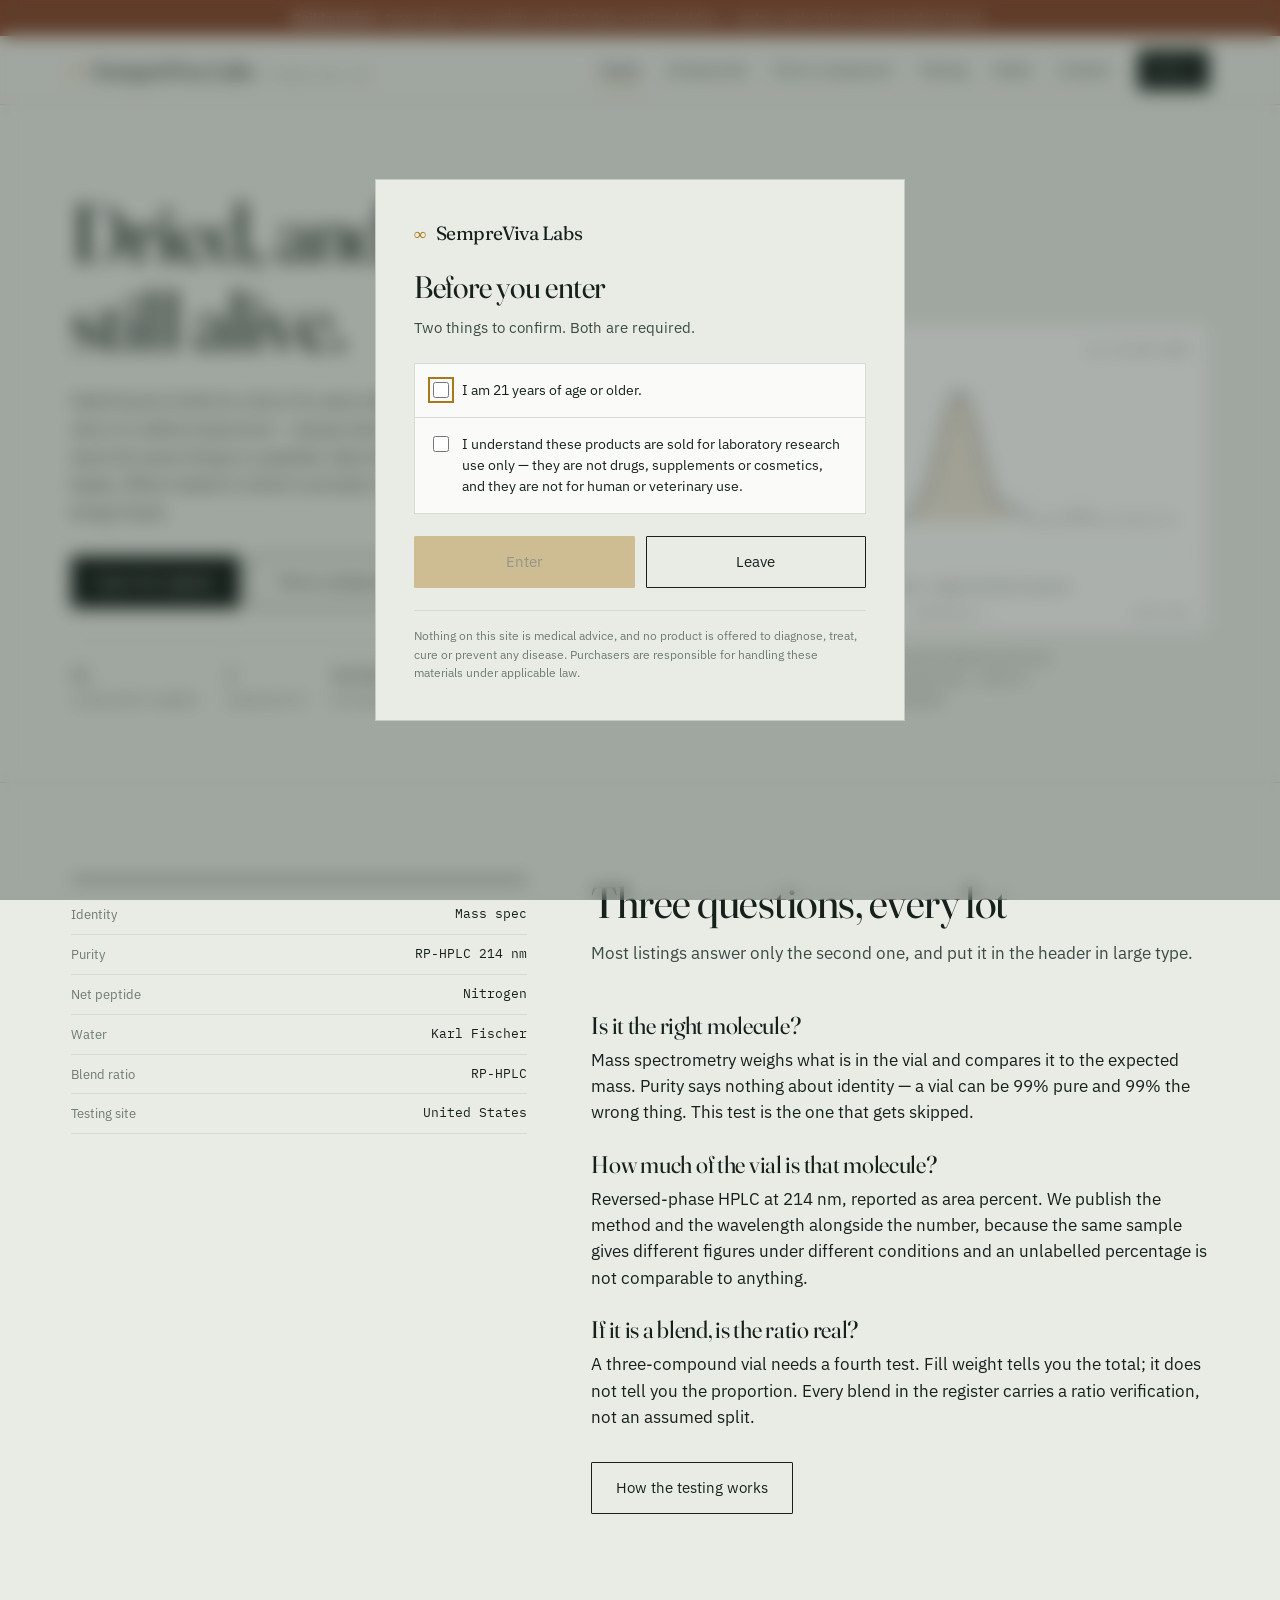
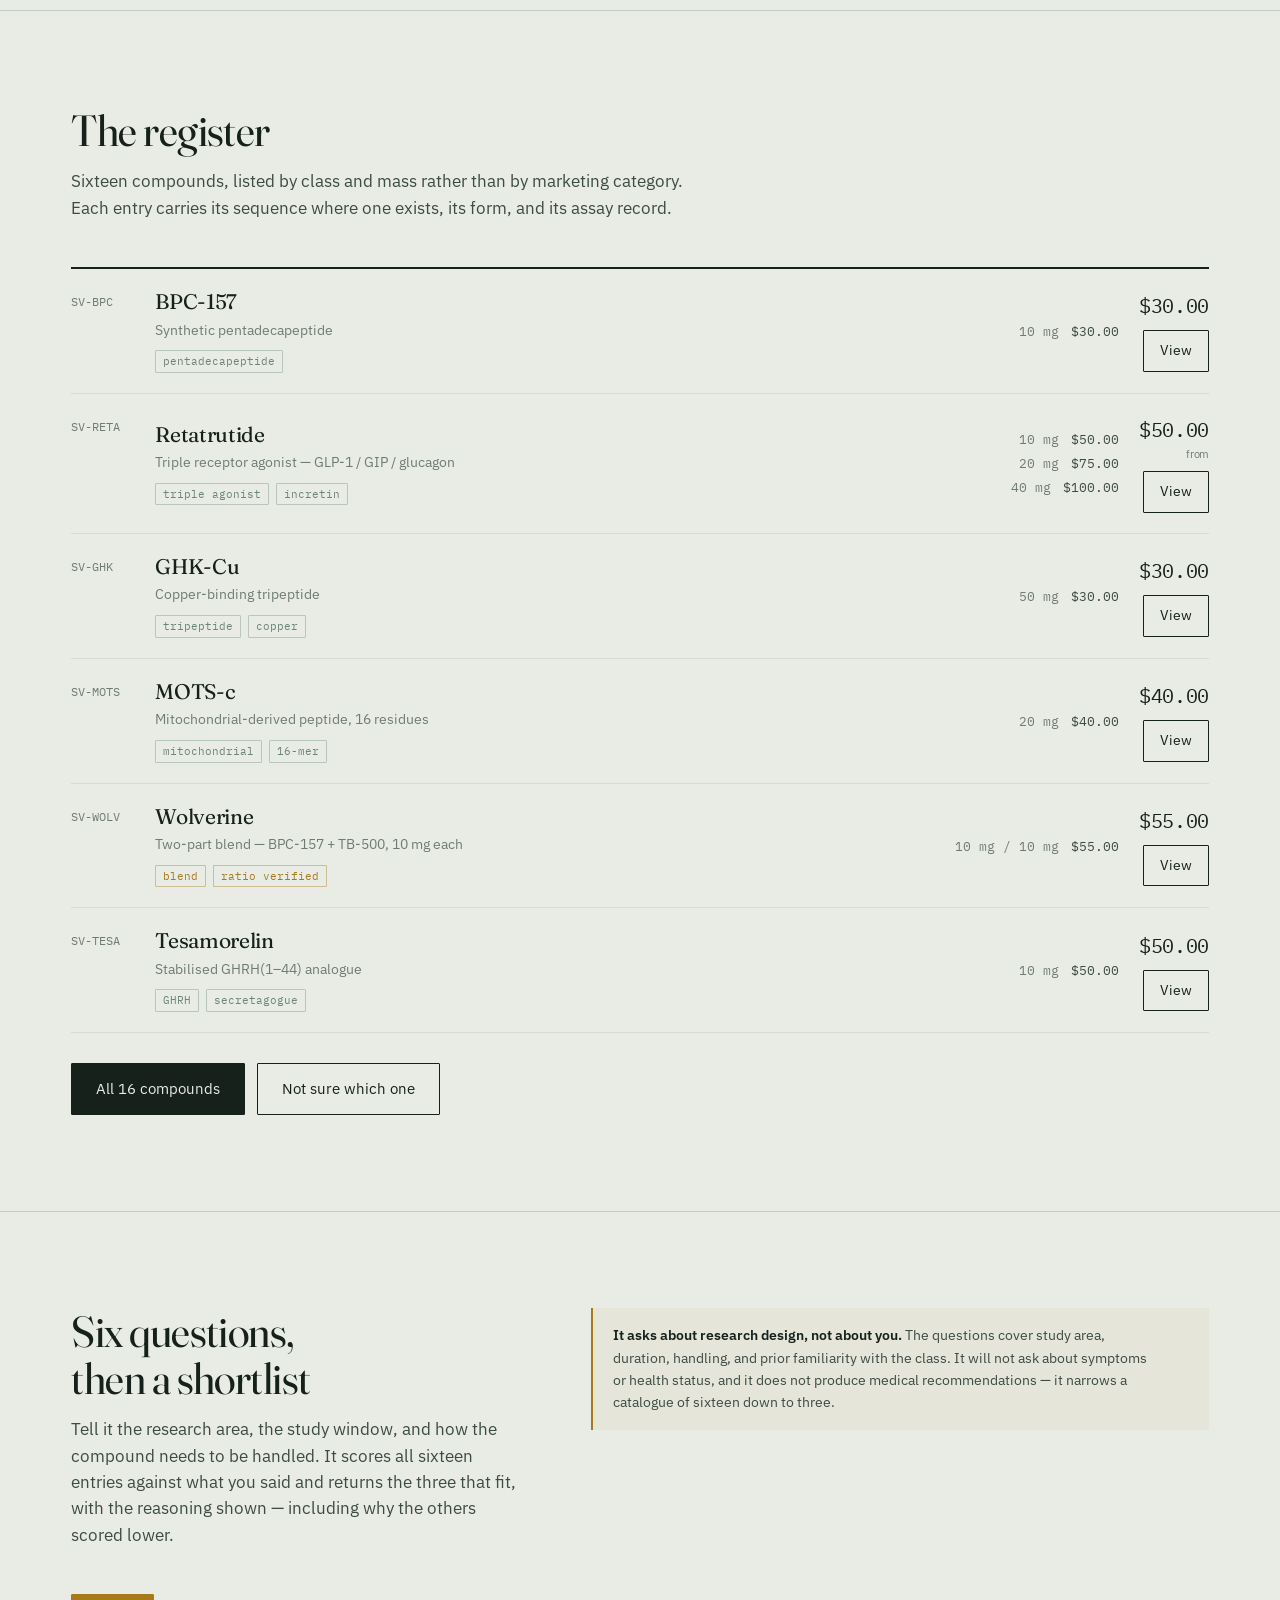
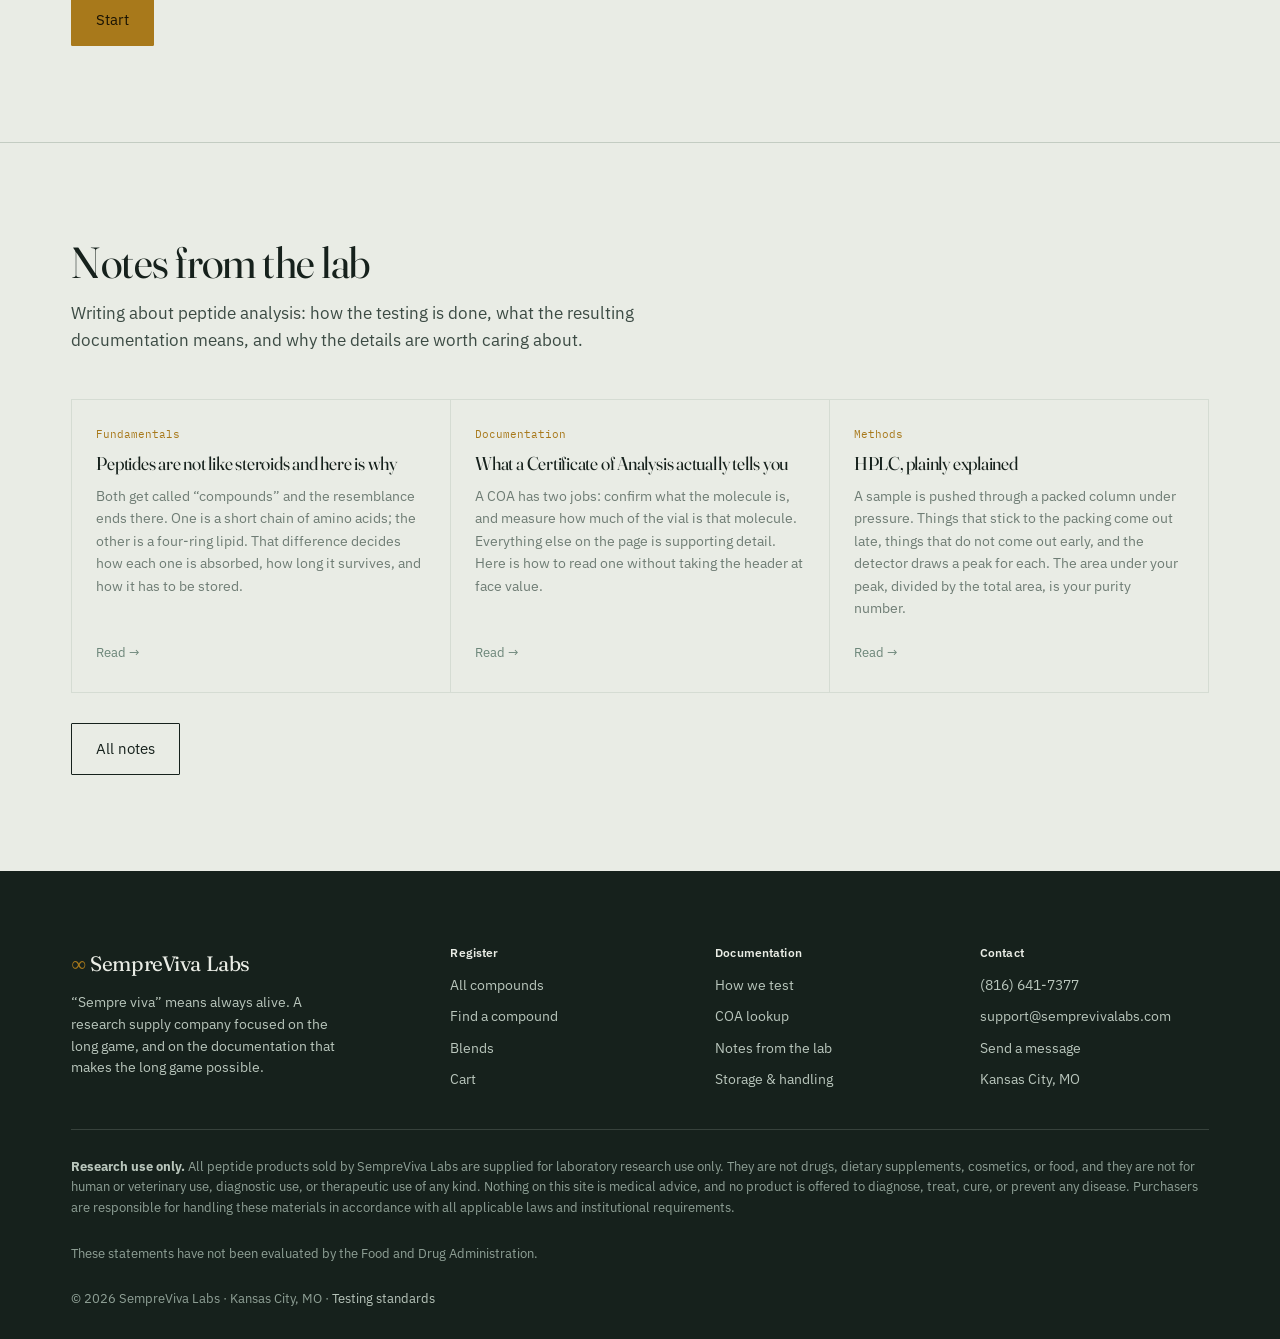
==== index.html @ 0ab2c94f "SempreViva Labs site — compound register, testing docs, compound matcher Static multi-page site. Ent" ====
<!doctype html>
<html lang="en">
<head>
<meta charset="utf-8">
<meta name="viewport" content="width=device-width,initial-scale=1">
<meta name="robots" content="noindex,nofollow">
<title>SempreViva Labs — research peptides, tested and documented</title>
<meta name="description" content="Research peptides and supplements from Kansas City, MO. Every lot tested for identity, purity, and blend ratio in the United States.">
<link rel="icon" href="data:image/svg+xml,%3Csvg xmlns='http://www.w3.org/2000/svg' viewBox='0 0 32 32'%3E%3Crect width='32' height='32' fill='%2316211C'/%3E%3Ctext x='16' y='23' font-size='20' text-anchor='middle' fill='%23A8791B' font-family='Georgia,serif'%3E%E2%88%9E%3C/text%3E%3C/svg%3E">
<link rel="stylesheet" href="css/site.css">
</head>
<body data-page="./">
<div id="siteHeader"></div>

<main>

  <section class="hero">
    <div class="shell">
      <div class="hero-grid">
        <div>
          <h1>Dried, and still alive.</h1>
          <p class="hero-lede">Helichrysum holds its colour for years after it is cut. That is why it is called <em>sempreviva</em> — always alive. Lyophilisation does the same thing to a peptide: take the water out, and it keeps. What matters is what is actually in the vial when you bring it back.</p>
          <div class="hero-acts">
            <a class="btn" href="shop.html">Open the register</a>
            <a class="btn btn-ghost" href="matcher.html">Find a compound</a>
          </div>
          <div class="hero-meta">
            <div><span class="v num">16</span><span>compounds in register</span></div>
            <div><span class="v num">3</span><span>assays per lot</span></div>
            <div><span class="v">United States</span><span>all testing</span></div>
          </div>
        </div>

        <div>
          <div class="chroma" id="heroChroma"></div>
          <p style="font-size:13px;color:var(--ink-mute);margin-top:14px;max-width:44ch;">
            A purity figure is the area under one peak divided by the area under all of them. It is a ratio, not a guarantee — which is why it is never the only number we publish.
          </p>
        </div>
      </div>
      <div style="height:clamp(40px,6vw,72px)"></div>
    </div>
  </section>

  <!-- ── testing ───────────────────────────────────────── -->
  <section class="sec">
    <div class="shell dual">
      <div>
        <div class="rail">
          <dl>
            <dt>Identity</dt><dd>Mass spec</dd>
            <dt>Purity</dt><dd>RP-HPLC 214 nm</dd>
            <dt>Net peptide</dt><dd>Nitrogen</dd>
            <dt>Water</dt><dd>Karl Fischer</dd>
            <dt>Blend ratio</dt><dd>RP-HPLC</dd>
            <dt>Testing site</dt><dd>United States</dd>
          </dl>
        </div>
      </div>
      <div>
        <div class="sec-head">
          <h2>Three questions, every lot</h2>
          <p>Most listings answer only the second one, and put it in the header in large type.</p>
        </div>
        <div class="stack" style="--sp:26px">
          <div>
            <h3 style="margin-bottom:8px">Is it the right molecule?</h3>
            <p>Mass spectrometry weighs what is in the vial and compares it to the expected mass. Purity says nothing about identity — a vial can be 99% pure and 99% the wrong thing. This test is the one that gets skipped.</p>
          </div>
          <div>
            <h3 style="margin-bottom:8px">How much of the vial is that molecule?</h3>
            <p>Reversed-phase HPLC at 214 nm, reported as area percent. We publish the method and the wavelength alongside the number, because the same sample gives different figures under different conditions and an unlabelled percentage is not comparable to anything.</p>
          </div>
          <div>
            <h3 style="margin-bottom:8px">If it is a blend, is the ratio real?</h3>
            <p>A three-compound vial needs a fourth test. Fill weight tells you the total; it does not tell you the proportion. Every blend in the register carries a ratio verification, not an assumed split.</p>
          </div>
        </div>
        <div style="margin-top:32px">
          <a class="btn btn-ghost" href="testing.html">How the testing works</a>
        </div>
      </div>
    </div>
  </section>

  <!-- ── register preview ──────────────────────────────── -->
  <section class="sec">
    <div class="shell">
      <div class="sec-head">
        <h2>The register</h2>
        <p>Sixteen compounds, listed by class and mass rather than by marketing category. Each entry carries its sequence where one exists, its form, and its assay record.</p>
      </div>
      <div class="register" id="featured"></div>
      <div style="margin-top:30px;display:flex;gap:12px;flex-wrap:wrap">
        <a class="btn" href="shop.html">All 16 compounds</a>
        <a class="btn btn-ghost" href="matcher.html">Not sure which one</a>
      </div>
    </div>
  </section>

  <!-- ── matcher ───────────────────────────────────────── -->
  <section class="sec">
    <div class="shell dual">
      <div>
        <div class="sec-head">
          <h2>Six questions, then a shortlist</h2>
          <p>Tell it the research area, the study window, and how the compound needs to be handled. It scores all sixteen entries against what you said and returns the three that fit, with the reasoning shown — including why the others scored lower.</p>
        </div>
        <a class="btn btn-gold" href="matcher.html">Start</a>
      </div>
      <div>
        <div class="notice">
          <p style="margin:0"><strong>It asks about research design, not about you.</strong> The questions cover study area, duration, handling, and prior familiarity with the class. It will not ask about symptoms or health status, and it does not produce medical recommendations — it narrows a catalogue of sixteen down to three.</p>
        </div>
      </div>
    </div>
  </section>

  <!-- ── notes ─────────────────────────────────────────── -->
  <section class="sec" style="border-bottom:0">
    <div class="shell">
      <div class="sec-head">
        <h2>Notes from the lab</h2>
        <p>Writing about peptide analysis: how the testing is done, what the resulting documentation means, and why the details are worth caring about.</p>
      </div>
      <div class="notes" id="noteGrid"></div>
      <div style="margin-top:30px"><a class="btn btn-ghost" href="notes.html">All notes</a></div>
    </div>
  </section>

</main>

<div id="siteFooter"></div>

<script src="js/catalog.js"></script>
<script src="js/site.js"></script>
<script>
document.addEventListener('DOMContentLoaded', ()=>{
  drawChromatogram(document.getElementById('heroChroma'), {purity:99.2, lot:'lot SV-BPC-0000'});

  const feat = ['BPC','RETA','GHK','MOTS','WOLV','TESA'].map(bySku);
  document.getElementById('featured').innerHTML = feat.map(specRow).join('');

  document.getElementById('noteGrid').innerHTML = NOTES.slice(0,3).map(n=>`
    <a class="note" href="notes.html#${slug(n.title)}">
      <span class="cat">${n.cat}</span>
      <h3>${n.title}</h3>
      <p>${n.dek}</p>
      <span class="more">Read &rarr;</span>
    </a>`).join('');
});
</script>
</body>
</html>
---- css/site.css ----
/* ============================================================
   SempreViva Labs
   Concept: the everlasting flower. Preserved, then reconstituted.
   ============================================================ */

@import url('https://fonts.googleapis.com/css2?family=Fraunces:opsz,wght@9..144,300;9..144,400;9..144,500;9..144,600&family=IBM+Plex+Mono:wght@400;500&family=IBM+Plex+Sans:wght@300;400;500;600&display=swap');

:root{
  --paper:#E9ECE5;
  --paper-deep:#DDE2D9;
  --glass:#FAFBF8;
  --ink:#16211C;
  --ink-soft:#3C4B44;
  --ink-mute:#6E7C74;
  --gold:#A8791B;
  --gold-lift:#C79A34;
  --sage:#6B8578;
  --sage-pale:#B9C6BC;
  --rust:#8C4A2F;
  --rule:#C3CCC2;
  --rule-fine:#D5DCD3;

  --display:'Fraunces',Georgia,serif;
  --sans:'IBM Plex Sans',system-ui,-apple-system,sans-serif;
  --mono:'IBM Plex Mono',ui-monospace,monospace;

  --measure:68ch;
  --gut:clamp(20px,4vw,56px);
  --shell:1240px;
  --ease:cubic-bezier(.2,.7,.3,1);
}

*,*::before,*::after{box-sizing:border-box;}
html{-webkit-text-size-adjust:100%;scroll-behavior:smooth;}
@media (prefers-reduced-motion:reduce){
  html{scroll-behavior:auto;}
  *,*::before,*::after{animation-duration:.001ms!important;animation-iteration-count:1!important;transition-duration:.001ms!important;}
}
body{
  margin:0;background:var(--paper);color:var(--ink);
  font-family:var(--sans);font-size:16.5px;line-height:1.6;font-weight:400;
  -webkit-font-smoothing:antialiased;
}
img{max-width:100%;display:block;}
a{color:inherit;}
button{font:inherit;color:inherit;}
:focus-visible{outline:2px solid var(--gold);outline-offset:3px;border-radius:2px;}

h1,h2,h3,h4{
  font-family:var(--display);font-weight:400;
  font-variation-settings:'SOFT' 0,'WONK' 0,'opsz' 88;
  line-height:1.08;letter-spacing:-.012em;margin:0;
  text-wrap:balance;
}
h1{font-size:clamp(2.7rem,6.4vw,5.1rem);}
h2{font-size:clamp(1.85rem,3.4vw,2.85rem);}
h3{font-size:clamp(1.2rem,1.9vw,1.5rem);}
p{margin:0 0 1.05em;max-width:var(--measure);}
p:last-child{margin-bottom:0;}

.shell{max-width:var(--shell);margin:0 auto;padding:0 var(--gut);}
.narrow{max-width:840px;}
.stack>*+*{margin-top:var(--sp,20px);}
.hide{display:none!important;}

/* ---------- numeric / assay type ---------- */
.num{font-family:var(--mono);font-variant-numeric:tabular-nums;letter-spacing:-.02em;}

/* ---------- build banner ---------- */
.buildbar{
  background:var(--rust);color:#F6EFE9;font-size:12.5px;line-height:1.45;
  padding:9px var(--gut);display:flex;gap:14px;align-items:baseline;justify-content:center;
  flex-wrap:wrap;text-align:center;
}
.buildbar b{font-weight:600;}

/* ---------- header ---------- */
.masthead{
  position:sticky;top:0;z-index:60;background:rgba(233,236,229,.93);
  backdrop-filter:saturate(1.2) blur(9px);border-bottom:1px solid var(--rule);
}
.masthead-in{display:flex;align-items:center;gap:28px;height:68px;}
.wordmark{display:flex;align-items:baseline;gap:9px;text-decoration:none;margin-right:auto;}
.wordmark .mark{
  font-family:var(--display);font-size:1.34rem;letter-spacing:-.022em;
  font-variation-settings:'WONK' 1,'opsz' 40;
}
.wordmark .inf{font-family:var(--display);color:var(--gold);font-size:1.15rem;line-height:1;}
.wordmark .sub{
  font-family:var(--mono);font-size:10px;color:var(--ink-mute);
  border-left:1px solid var(--rule);padding-left:9px;letter-spacing:.02em;
}
.nav{display:flex;gap:26px;align-items:center;}
.nav a{
  text-decoration:none;font-size:14.5px;color:var(--ink-soft);
  padding:4px 0;border-bottom:1px solid transparent;transition:color .18s,border-color .18s;
}
.nav a:hover{color:var(--ink);border-bottom-color:var(--gold);}
.nav a[aria-current]{color:var(--ink);border-bottom-color:var(--gold);}
.cartbtn{
  display:inline-flex;align-items:center;gap:8px;background:var(--ink);color:var(--paper);
  border:0;padding:9px 15px;border-radius:1px;cursor:pointer;font-size:13.5px;
  text-decoration:none;transition:background .18s;
}
.cartbtn:hover{background:#0C1512;}
.cartbtn .n{font-family:var(--mono);font-size:12px;}
.navtoggle{display:none;background:none;border:1px solid var(--rule);padding:8px 11px;cursor:pointer;border-radius:1px;}

/* ---------- buttons ---------- */
.btn{
  display:inline-flex;align-items:center;justify-content:center;gap:9px;
  padding:13px 24px;border-radius:1px;border:1px solid var(--ink);
  background:var(--ink);color:var(--paper);text-decoration:none;cursor:pointer;
  font-size:15px;transition:background .18s,color .18s,border-color .18s;
}
.btn:hover{background:#0C1512;border-color:#0C1512;}
.btn-ghost{background:transparent;color:var(--ink);}
.btn-ghost:hover{background:var(--ink);color:var(--paper);}
.btn-gold{background:var(--gold);border-color:var(--gold);color:#1B1404;}
.btn-gold:hover{background:var(--gold-lift);border-color:var(--gold-lift);}
.btn[disabled]{opacity:.4;cursor:not-allowed;}
.btn-sm{padding:9px 16px;font-size:13.5px;}

/* ---------- hero ---------- */
section.hero{border-bottom:1px solid var(--rule);padding:clamp(48px,7vw,84px) 0 0;}
.hero-grid{display:grid;grid-template-columns:1.05fr .95fr;gap:clamp(28px,5vw,64px);align-items:end;}
.hero h1{margin-bottom:22px;}
.hero h1 em{font-style:italic;font-variation-settings:'WONK' 1,'opsz' 120;}
.hero-lede{font-size:clamp(1.02rem,1.35vw,1.16rem);color:var(--ink-soft);max-width:46ch;}
.hero-acts{display:flex;gap:12px;flex-wrap:wrap;margin-top:30px;}
.hero-meta{
  display:flex;gap:26px;flex-wrap:wrap;margin-top:34px;padding-top:20px;
  border-top:1px solid var(--rule);font-size:13px;color:var(--ink-mute);
}
.hero-meta div{display:flex;flex-direction:column;gap:3px;}
.hero-meta .v{font-family:var(--mono);font-size:15px;color:var(--ink);}

/* chromatogram */
.chroma{position:relative;background:var(--glass);border:1px solid var(--rule);padding:18px 18px 12px;}
.chroma-head{display:flex;justify-content:space-between;align-items:baseline;gap:14px;margin-bottom:6px;}
.chroma-head .t{font-family:var(--mono);font-size:11px;color:var(--ink-mute);}
.chroma svg{width:100%;height:auto;display:block;}
.chroma .trace{fill:none;stroke:var(--ink);stroke-width:1.6;stroke-linejoin:round;}
.chroma .axis{stroke:var(--rule);stroke-width:1;}
.chroma .grid{stroke:var(--rule-fine);stroke-width:1;}
.chroma .peakfill{fill:rgba(168,121,27,.16);}
.chroma .callout{stroke:var(--gold);stroke-width:1;stroke-dasharray:3 3;}
.chroma-read{
  display:flex;align-items:baseline;gap:10px;margin-top:10px;padding-top:10px;
  border-top:1px solid var(--rule-fine);
}
.chroma-read .big{font-family:var(--mono);font-size:2rem;letter-spacing:-.03em;line-height:1;}
.chroma-read .lbl{font-size:12.5px;color:var(--ink-mute);}
.chroma-foot{display:flex;justify-content:space-between;font-family:var(--mono);font-size:10.5px;color:var(--ink-mute);margin-top:8px;}

/* ---------- sections ---------- */
.sec{padding:clamp(56px,7.5vw,104px) 0;border-bottom:1px solid var(--rule);}
.sec-tight{padding:clamp(40px,5vw,64px) 0;}
.sec-head{max-width:62ch;margin-bottom:clamp(28px,4vw,46px);}
.sec-head p{color:var(--ink-soft);margin-top:14px;}
.dual{display:grid;grid-template-columns:.85fr 1.15fr;gap:clamp(28px,5vw,72px);align-items:start;}

/* rail: mimics a certificate of analysis sidebar */
.rail{border-top:2px solid var(--ink);padding-top:14px;}
.rail dl{margin:0;display:grid;grid-template-columns:auto 1fr;gap:0;}
.rail dt{
  font-size:12.5px;color:var(--ink-mute);padding:9px 16px 9px 0;
  border-bottom:1px solid var(--rule-fine);white-space:nowrap;
}
.rail dd{
  margin:0;font-family:var(--mono);font-size:13px;text-align:right;
  padding:9px 0;border-bottom:1px solid var(--rule-fine);
}

/* ---------- specimen register (product list) ---------- */
.register{border-top:2px solid var(--ink);}
.spec{
  display:grid;grid-template-columns:64px 1fr auto auto;gap:0 20px;align-items:center;
  padding:20px 0;border-bottom:1px solid var(--rule-fine);position:relative;
  transition:background .16s;
}
.spec:hover{background:rgba(250,251,248,.7);}
.spec-idx{font-family:var(--mono);font-size:11.5px;color:var(--ink-mute);align-self:start;padding-top:4px;}
.spec-body{min-width:0;}
.spec-name{
  font-family:var(--display);font-size:1.32rem;line-height:1.15;letter-spacing:-.015em;
  text-decoration:none;display:inline-block;
  background-image:linear-gradient(var(--gold),var(--gold));
  background-size:0 1px;background-repeat:no-repeat;background-position:0 1.08em;
  transition:background-size .28s var(--ease);
}
.spec:hover .spec-name{background-size:100% 1px;}
.spec-class{font-size:13.5px;color:var(--ink-mute);margin-top:3px;max-width:56ch;}
.spec-tags{display:flex;gap:7px;flex-wrap:wrap;margin-top:9px;}
.tag{
  font-family:var(--mono);font-size:10.5px;color:var(--sage);
  border:1px solid var(--sage-pale);padding:2px 7px;border-radius:1px;
}
.tag-blend{color:var(--gold);border-color:rgba(168,121,27,.4);}
.spec-sizes{display:flex;flex-direction:column;gap:4px;align-items:flex-end;font-family:var(--mono);font-size:12.5px;color:var(--ink-soft);}
.spec-sizes .row{display:flex;gap:12px;}
.spec-sizes .mg{color:var(--ink-mute);}
.spec-buy{display:flex;flex-direction:column;gap:8px;align-items:flex-end;}
.spec-price{font-family:var(--mono);font-size:1.25rem;letter-spacing:-.02em;}
.spec-price .from{font-family:var(--sans);font-size:11px;color:var(--ink-mute);display:block;text-align:right;}

/* filters */
.filters{display:flex;gap:8px;flex-wrap:wrap;align-items:center;margin-bottom:26px;}
.chip{
  background:transparent;border:1px solid var(--rule);padding:7px 14px;border-radius:1px;
  cursor:pointer;font-size:13.5px;color:var(--ink-soft);transition:all .16s;
}
.chip:hover{border-color:var(--ink-mute);color:var(--ink);}
.chip[aria-pressed="true"]{background:var(--ink);border-color:var(--ink);color:var(--paper);}
.filter-count{margin-left:auto;font-family:var(--mono);font-size:12px;color:var(--ink-mute);}

/* ---------- cards where genuinely card-shaped ---------- */
.notes{display:grid;grid-template-columns:repeat(auto-fit,minmax(258px,1fr));gap:1px;background:var(--rule-fine);border:1px solid var(--rule-fine);}
.note{background:var(--paper);padding:26px 24px 28px;display:flex;flex-direction:column;gap:10px;text-decoration:none;transition:background .18s;}
.note:hover{background:var(--glass);}
.note .cat{font-family:var(--mono);font-size:10.5px;color:var(--gold);}
.note h3{font-size:1.16rem;line-height:1.2;}
.note p{font-size:14px;color:var(--ink-mute);margin:0;}
.note .more{margin-top:auto;padding-top:14px;font-size:13px;color:var(--sage);}

/* ---------- product detail ---------- */
.pd{display:grid;grid-template-columns:1fr 380px;gap:clamp(28px,4.5vw,64px);align-items:start;padding:clamp(36px,5vw,64px) 0;}
.pd-head{border-bottom:1px solid var(--rule);padding-bottom:22px;margin-bottom:26px;}
.pd-head h1{font-size:clamp(2.1rem,4.4vw,3.4rem);}
.pd-class{font-size:1.02rem;color:var(--ink-soft);margin-top:12px;}
.vial{
  background:var(--glass);border:1px solid var(--rule);padding:26px;position:sticky;top:92px;
}
.vial-price{font-family:var(--mono);font-size:2.1rem;letter-spacing:-.03em;line-height:1;}
.sizes{display:flex;flex-direction:column;gap:1px;background:var(--rule-fine);border:1px solid var(--rule-fine);margin:18px 0;}
.size{
  display:flex;justify-content:space-between;align-items:center;gap:14px;background:var(--glass);
  padding:13px 15px;cursor:pointer;border:0;width:100%;text-align:left;transition:background .15s;
}
.size:hover{background:var(--paper);}
.size[aria-pressed="true"]{background:var(--ink);color:var(--paper);}
.size .mg{font-family:var(--mono);font-size:14px;}
.size .pr{font-family:var(--mono);font-size:14px;}
.qty{display:flex;align-items:center;gap:0;border:1px solid var(--rule);width:fit-content;margin-bottom:14px;}
.qty button{background:none;border:0;padding:9px 14px;cursor:pointer;font-size:16px;line-height:1;}
.qty button:hover{background:var(--paper-deep);}
.qty input{
  width:46px;border:0;border-left:1px solid var(--rule);border-right:1px solid var(--rule);
  text-align:center;padding:9px 0;font-family:var(--mono);font-size:14px;background:transparent;
}

/* tabs */
.tabs{display:flex;gap:0;border-bottom:1px solid var(--rule);margin-bottom:24px;flex-wrap:wrap;}
.tab{
  background:none;border:0;border-bottom:2px solid transparent;margin-bottom:-1px;
  padding:11px 17px 11px 0;margin-right:22px;cursor:pointer;font-size:14.5px;color:var(--ink-mute);
  transition:color .16s,border-color .16s;
}
.tab:hover{color:var(--ink);}
.tab[aria-selected="true"]{color:var(--ink);border-bottom-color:var(--gold);}
.panel[hidden]{display:none;}

/* assay table */
.assay{width:100%;border-collapse:collapse;font-size:14px;}
.assay caption{text-align:left;font-size:12.5px;color:var(--ink-mute);padding-bottom:10px;}
.assay th{
  text-align:left;font-weight:500;font-size:12.5px;color:var(--ink-mute);
  padding:8px 14px 8px 0;border-bottom:2px solid var(--ink);
}
.assay td{padding:11px 14px 11px 0;border-bottom:1px solid var(--rule-fine);font-family:var(--mono);font-size:13.5px;}
.assay td:first-child{font-family:var(--sans);font-size:14px;}
.assay .pass{color:var(--sage);}

/* reconstitution calculator */
.calc{background:var(--glass);border:1px solid var(--rule);padding:24px;}
.calc-row{display:grid;grid-template-columns:1fr 120px;gap:14px;align-items:center;margin-bottom:14px;}
.calc label{font-size:14px;color:var(--ink-soft);}
.calc input,.calc select{
  font-family:var(--mono);font-size:14px;padding:9px 11px;border:1px solid var(--rule);
  background:var(--paper);border-radius:1px;width:100%;
}
.calc-out{border-top:2px solid var(--ink);margin-top:20px;padding-top:16px;display:grid;gap:12px;}
.calc-out .line{display:flex;justify-content:space-between;align-items:baseline;gap:16px;}
.calc-out .k{font-size:13.5px;color:var(--ink-mute);}
.calc-out .v{font-family:var(--mono);font-size:1.06rem;}
.calc-out .v-lead{font-size:1.6rem;letter-spacing:-.02em;}

/* ---------- matcher ---------- */
.matcher{max-width:760px;margin:0 auto;padding:clamp(36px,5vw,60px) 0 clamp(60px,8vw,100px);}
.mprog{display:flex;gap:5px;margin-bottom:34px;}
.mprog span{height:2px;flex:1;background:var(--rule);transition:background .34s var(--ease);}
.mprog span.on{background:var(--gold);}
.mstep{animation:mIn .4s var(--ease) both;}
@keyframes mIn{from{opacity:0;transform:translateY(9px);}to{opacity:1;transform:none;}}
.mq{font-family:var(--display);font-size:clamp(1.6rem,3.1vw,2.3rem);line-height:1.12;letter-spacing:-.015em;margin-bottom:10px;}
.mhint{color:var(--ink-mute);font-size:14.5px;margin-bottom:26px;}
.mopts{display:grid;gap:1px;background:var(--rule-fine);border:1px solid var(--rule-fine);margin-bottom:26px;}
.mopt{
  background:var(--paper);border:0;padding:18px 20px;text-align:left;cursor:pointer;
  display:flex;gap:16px;align-items:flex-start;transition:background .16s;
}
.mopt:hover{background:var(--glass);}
.mopt[aria-pressed="true"]{background:var(--ink);color:var(--paper);}
.mopt[aria-pressed="true"] .mopt-d{color:var(--sage-pale);}
.mopt-k{font-family:var(--mono);font-size:11.5px;opacity:.6;padding-top:3px;min-width:18px;}
.mopt-t{font-size:15.5px;font-weight:500;}
.mopt-d{font-size:13.5px;color:var(--ink-mute);margin-top:3px;}
.mnav{display:flex;justify-content:space-between;gap:14px;align-items:center;}
.mback{background:none;border:0;cursor:pointer;color:var(--ink-mute);font-size:14px;padding:8px 0;}
.mback:hover{color:var(--ink);}

/* results */
.mres{animation:mIn .45s var(--ease) both;}
.match{border-top:2px solid var(--ink);padding:24px 0;display:grid;grid-template-columns:auto 1fr auto;gap:22px;align-items:start;}
.match+.match{border-top:1px solid var(--rule-fine);}
.mscore{text-align:center;min-width:74px;}
.mscore .n{font-family:var(--mono);font-size:1.9rem;line-height:1;letter-spacing:-.03em;}
.mscore .l{font-size:10.5px;color:var(--ink-mute);margin-top:4px;}
.mbar{height:2px;background:var(--rule);margin-top:9px;overflow:hidden;}
.mbar i{display:block;height:100%;background:var(--gold);width:0;transition:width .8s var(--ease);}
.mwhy{margin-top:12px;display:grid;gap:7px;}
.mwhy li{font-size:13.5px;color:var(--ink-soft);display:flex;gap:9px;list-style:none;}
.mwhy li::before{content:'';width:5px;height:5px;background:var(--gold);margin-top:8px;flex:none;}
.mwhy{padding:0;margin-left:0;}

/* ---------- cart ---------- */
.cart-line{display:grid;grid-template-columns:1fr auto auto auto;gap:20px;align-items:center;padding:20px 0;border-bottom:1px solid var(--rule-fine);}
.cart-line:first-child{border-top:2px solid var(--ink);}
.cart-name{font-family:var(--display);font-size:1.16rem;text-decoration:none;}
.cart-size{font-family:var(--mono);font-size:12.5px;color:var(--ink-mute);margin-top:2px;}
.cart-rm{background:none;border:0;cursor:pointer;color:var(--ink-mute);font-size:13px;text-decoration:underline;padding:4px;}
.cart-rm:hover{color:var(--rust);}
.totals{margin-top:26px;padding-top:20px;border-top:2px solid var(--ink);max-width:380px;margin-left:auto;}
.totals .line{display:flex;justify-content:space-between;gap:20px;padding:7px 0;font-size:14.5px;}
.totals .line.grand{border-top:1px solid var(--rule);margin-top:9px;padding-top:14px;font-size:1.12rem;}
.totals .num{font-family:var(--mono);}

/* ---------- notices ---------- */
.notice{
  border-left:2px solid var(--gold);background:rgba(168,121,27,.06);
  padding:16px 20px;font-size:14px;color:var(--ink-soft);
}
.notice strong{color:var(--ink);font-weight:600;}
.notice-hard{border-left-color:var(--rust);background:rgba(140,74,47,.06);}

/* ---------- footer ---------- */
.foot{background:var(--ink);color:var(--sage-pale);padding:clamp(48px,6vw,76px) 0 30px;font-size:14px;}
.foot a{color:var(--sage-pale);text-decoration:none;}
.foot a:hover{color:var(--paper);}
.foot-grid{display:grid;grid-template-columns:1.5fr 1fr 1fr 1fr;gap:36px;padding-bottom:38px;border-bottom:1px solid rgba(185,198,188,.2);}
.foot h4{font-family:var(--sans);font-size:12px;font-weight:600;color:var(--paper);margin:0 0 14px;letter-spacing:.01em;}
.foot ul{list-style:none;padding:0;margin:0;display:grid;gap:9px;}
.foot .fmark{font-family:var(--display);font-size:1.3rem;color:var(--paper);letter-spacing:-.02em;}
.foot .fmark .inf{color:var(--gold);}
.foot .fblurb{margin-top:12px;max-width:34ch;color:var(--sage-pale);font-size:13.5px;}
.legal{padding-top:26px;font-size:12.5px;line-height:1.65;color:#8FA096;display:grid;gap:12px;}
.legal p{max-width:none;}
.legal strong{color:var(--sage-pale);}

/* ---------- responsive ---------- */
@media (max-width:1000px){
  .hero-grid{grid-template-columns:1fr;}
  .pd{grid-template-columns:1fr;}
  .vial{position:static;}
  .dual{grid-template-columns:1fr;}
  .foot-grid{grid-template-columns:1fr 1fr;}
}
@media (max-width:760px){
  .navtoggle{display:block;}
  .wordmark .sub{display:none;}
  .wordmark .mark{font-size:1.12rem;white-space:nowrap;}
  .masthead-in{gap:14px;}
  .nav{
    display:none;position:absolute;top:68px;left:0;right:0;background:var(--paper);
    border-bottom:1px solid var(--rule);flex-direction:column;align-items:stretch;
    gap:0;padding:8px var(--gut) 18px;
  }
  .nav.open{display:flex;}
  .nav a{padding:12px 0;border-bottom:1px solid var(--rule-fine);}
  .spec{grid-template-columns:1fr auto;gap:14px 16px;}
  .spec-idx{display:none;}
  .spec-sizes{grid-column:1/-1;align-items:flex-start;}
  .spec-sizes .row{gap:10px;}
  .spec-buy{grid-column:1/-1;flex-direction:row;justify-content:space-between;align-items:center;width:100%;}
  .match{grid-template-columns:1fr;gap:14px;}
  .mscore{text-align:left;display:flex;align-items:baseline;gap:10px;}
  .mbar{display:none;}
  .cart-line{grid-template-columns:1fr auto;gap:12px;}
  .foot-grid{grid-template-columns:1fr;gap:28px;}
  .totals{margin-left:0;max-width:none;}
}

/* ---------- entry gate (age + research-use acknowledgement) ---------- */
.gate{
  position:fixed;inset:0;z-index:999;display:flex;align-items:center;justify-content:center;
  padding:24px;background:rgba(22,33,28,.34);
  -webkit-backdrop-filter:blur(9px) saturate(.9);backdrop-filter:blur(9px) saturate(.9);
  animation:gateIn .32s var(--ease) both;
}
@keyframes gateIn{from{opacity:0}to{opacity:1}}
.gate-panel{
  background:var(--paper);border:1px solid var(--rule);max-width:530px;width:100%;
  padding:clamp(26px,4vw,38px);max-height:calc(100vh - 48px);overflow-y:auto;
}
.gate-mark{display:flex;align-items:baseline;gap:9px;margin-bottom:22px;}
.gate-mark .inf{font-family:var(--display);color:var(--gold);font-size:1.1rem;line-height:1;}
.gate-mark .nm{font-family:var(--display);font-size:1.2rem;letter-spacing:-.022em;}
.gate h2{font-size:clamp(1.5rem,3vw,1.95rem);margin-bottom:12px;}
.gate .lede{font-size:14.5px;color:var(--ink-soft);margin-bottom:24px;}
.gate-checks{display:grid;gap:1px;background:var(--rule-fine);border:1px solid var(--rule-fine);margin-bottom:22px;}
.gate-check{
  background:var(--glass);padding:16px 18px;display:flex;gap:13px;align-items:flex-start;
  cursor:pointer;transition:background .15s;
}
.gate-check:hover{background:var(--paper);}
.gate-check input{width:16px;height:16px;margin:2px 0 0;flex:none;accent-color:var(--gold);cursor:pointer;}
.gate-check span{font-size:14px;line-height:1.5;color:var(--ink);}
.gate-acts{display:flex;gap:11px;flex-wrap:wrap;}
.gate-acts .btn{flex:1;min-width:132px;}
.gate-foot{
  margin-top:22px;padding-top:16px;border-top:1px solid var(--rule-fine);
  font-size:11.5px;line-height:1.6;color:var(--ink-mute);
}
.gate-declined{text-align:center;}
.gate-declined h2{margin-bottom:14px;}
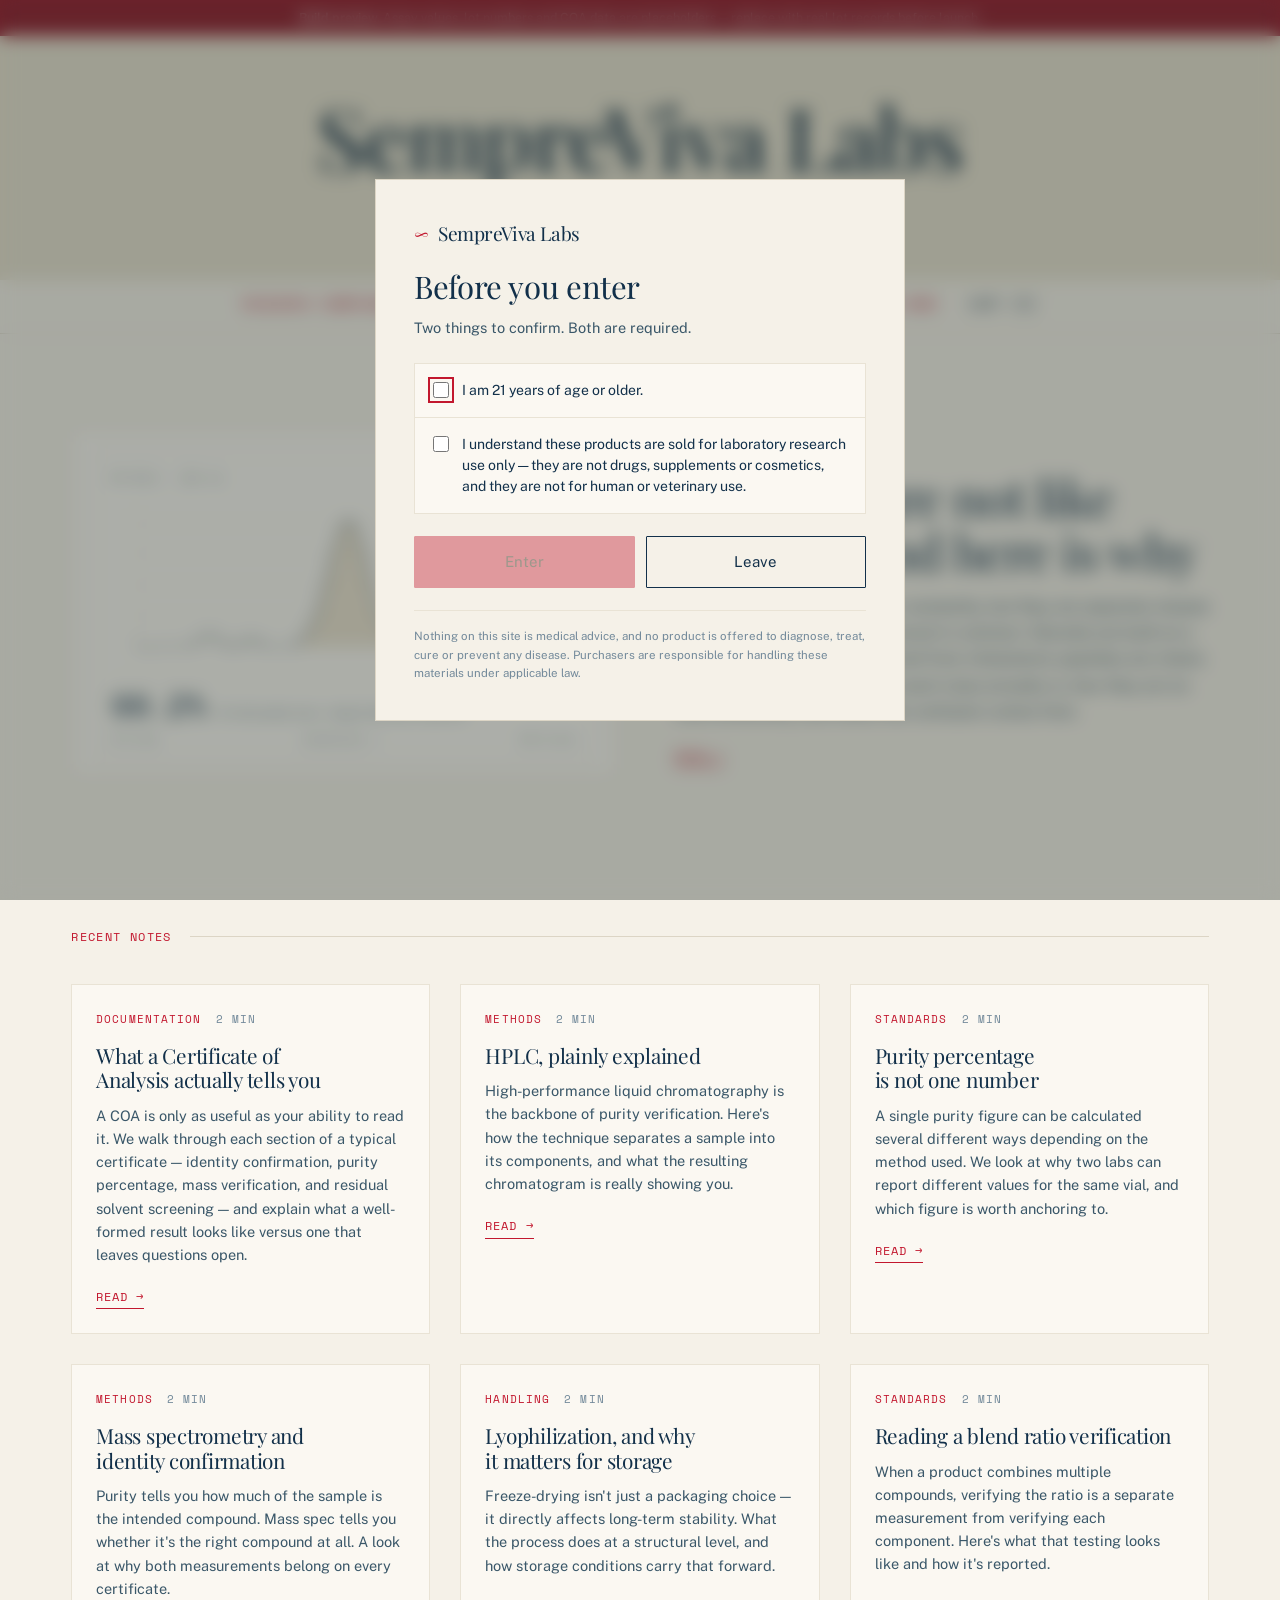
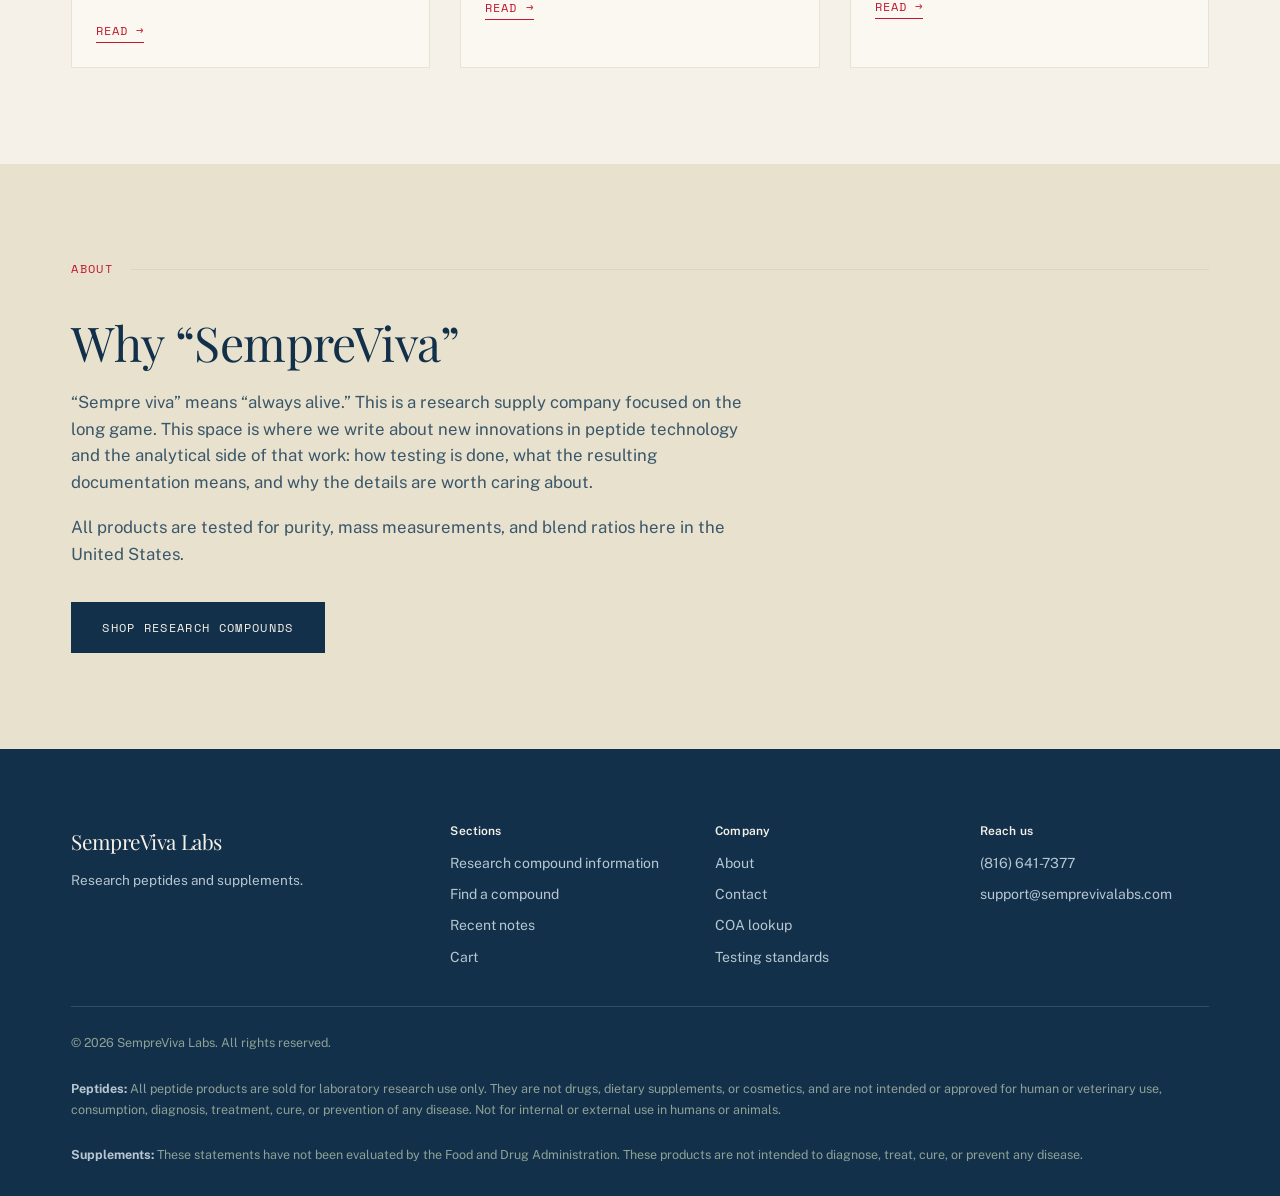
==== commit 276dcc61: "Reskin to the existing SempreViva brand; front page rebuilt as the blog page - Palette and type matc" ====
--- a/index.html
+++ b/index.html
@@ -4,9 +4,9 @@
 <meta charset="utf-8">
 <meta name="viewport" content="width=device-width,initial-scale=1">
 <meta name="robots" content="noindex,nofollow">
-<title>SempreViva Labs — research peptides, tested and documented</title>
-<meta name="description" content="Research peptides and supplements from Kansas City, MO. Every lot tested for identity, purity, and blend ratio in the United States.">
-<link rel="icon" href="data:image/svg+xml,%3Csvg xmlns='http://www.w3.org/2000/svg' viewBox='0 0 32 32'%3E%3Crect width='32' height='32' fill='%2316211C'/%3E%3Ctext x='16' y='23' font-size='20' text-anchor='middle' fill='%23A8791B' font-family='Georgia,serif'%3E%E2%88%9E%3C/text%3E%3C/svg%3E">
+<title>SempreViva Labs — research peptides and supplements</title>
+<meta name="description" content="Notes from the lab: new innovations in peptide technology and the analytical side of that work. All products tested for purity, mass measurements, and blend ratios in the United States.">
+<link rel="icon" href="data:image/svg+xml,%3Csvg xmlns='http://www.w3.org/2000/svg' viewBox='0 0 32 32'%3E%3Crect width='32' height='32' fill='%23F5F1E8'/%3E%3Ctext x='16' y='24' font-size='21' text-anchor='middle' fill='%2312304A' font-family='Georgia,serif'%3E%E2%88%9E%3C/text%3E%3C/svg%3E">
 <link rel="stylesheet" href="css/site.css">
 </head>
 <body data-page="./">
@@ -14,117 +14,33 @@
 
 <main>
 
-  <section class="hero">
+  <!-- featured note -->
+  <section class="sec" style="border-bottom:0;padding-bottom:clamp(34px,4.5vw,56px)">
     <div class="shell">
-      <div class="hero-grid">
-        <div>
-          <h1>Dried, and still alive.</h1>
-          <p class="hero-lede">Helichrysum holds its colour for years after it is cut. That is why it is called <em>sempreviva</em> — always alive. Lyophilisation does the same thing to a peptide: take the water out, and it keeps. What matters is what is actually in the vial when you bring it back.</p>
-          <div class="hero-acts">
-            <a class="btn" href="shop.html">Open the register</a>
-            <a class="btn btn-ghost" href="matcher.html">Find a compound</a>
-          </div>
-          <div class="hero-meta">
-            <div><span class="v num">16</span><span>compounds in register</span></div>
-            <div><span class="v num">3</span><span>assays per lot</span></div>
-            <div><span class="v">United States</span><span>all testing</span></div>
-          </div>
-        </div>
-
-        <div>
-          <div class="chroma" id="heroChroma"></div>
-          <p style="font-size:13px;color:var(--ink-mute);margin-top:14px;max-width:44ch;">
-            A purity figure is the area under one peak divided by the area under all of them. It is a ratio, not a guarantee — which is why it is never the only number we publish.
-          </p>
-        </div>
-      </div>
-      <div style="height:clamp(40px,6vw,72px)"></div>
+      <article class="feature" id="featured"></article>
     </div>
   </section>
 
-  <!-- ── testing ───────────────────────────────────────── -->
-  <section class="sec">
-    <div class="shell dual">
-      <div>
-        <div class="rail">
-          <dl>
-            <dt>Identity</dt><dd>Mass spec</dd>
-            <dt>Purity</dt><dd>RP-HPLC 214 nm</dd>
-            <dt>Net peptide</dt><dd>Nitrogen</dd>
-            <dt>Water</dt><dd>Karl Fischer</dd>
-            <dt>Blend ratio</dt><dd>RP-HPLC</dd>
-            <dt>Testing site</dt><dd>United States</dd>
-          </dl>
-        </div>
-      </div>
-      <div>
-        <div class="sec-head">
-          <h2>Three questions, every lot</h2>
-          <p>Most listings answer only the second one, and put it in the header in large type.</p>
-        </div>
-        <div class="stack" style="--sp:26px">
-          <div>
-            <h3 style="margin-bottom:8px">Is it the right molecule?</h3>
-            <p>Mass spectrometry weighs what is in the vial and compares it to the expected mass. Purity says nothing about identity — a vial can be 99% pure and 99% the wrong thing. This test is the one that gets skipped.</p>
-          </div>
-          <div>
-            <h3 style="margin-bottom:8px">How much of the vial is that molecule?</h3>
-            <p>Reversed-phase HPLC at 214 nm, reported as area percent. We publish the method and the wavelength alongside the number, because the same sample gives different figures under different conditions and an unlabelled percentage is not comparable to anything.</p>
-          </div>
-          <div>
-            <h3 style="margin-bottom:8px">If it is a blend, is the ratio real?</h3>
-            <p>A three-compound vial needs a fourth test. Fill weight tells you the total; it does not tell you the proportion. Every blend in the register carries a ratio verification, not an assumed split.</p>
-          </div>
-        </div>
-        <div style="margin-top:32px">
-          <a class="btn btn-ghost" href="testing.html">How the testing works</a>
-        </div>
-      </div>
+  <!-- recent notes -->
+  <section class="sec" style="border-bottom:0">
+    <div class="shell">
+      <div class="slabel">Recent notes</div>
+      <div class="notegrid" id="noteGrid"></div>
     </div>
   </section>
 
-  <!-- ── register preview ──────────────────────────────── -->
-  <section class="sec">
+  <!-- about -->
+  <section class="sec" id="about" style="border-bottom:0;background:var(--paper-deep)">
     <div class="shell">
-      <div class="sec-head">
-        <h2>The register</h2>
-        <p>Sixteen compounds, listed by class and mass rather than by marketing category. Each entry carries its sequence where one exists, its form, and its assay record.</p>
+      <div class="slabel">About</div>
+      <div class="aboutwrap">
+        <h2>Why &ldquo;SempreViva&rdquo;</h2>
+        <p>&ldquo;Sempre viva&rdquo; means &ldquo;always alive.&rdquo; This is a research supply company focused on the long game. This space is where we write about new innovations in peptide technology and the analytical side of that work: how testing is done, what the resulting documentation means, and why the details are worth caring about.</p>
+        <p>All products are tested for purity, mass measurements, and blend ratios here in the United States.</p>
+        <p style="margin-top:34px">
+          <a class="shopcta" href="shop.html">Shop research compounds</a>
+        </p>
       </div>
-      <div class="register" id="featured"></div>
-      <div style="margin-top:30px;display:flex;gap:12px;flex-wrap:wrap">
-        <a class="btn" href="shop.html">All 16 compounds</a>
-        <a class="btn btn-ghost" href="matcher.html">Not sure which one</a>
-      </div>
-    </div>
-  </section>
-
-  <!-- ── matcher ───────────────────────────────────────── -->
-  <section class="sec">
-    <div class="shell dual">
-      <div>
-        <div class="sec-head">
-          <h2>Six questions, then a shortlist</h2>
-          <p>Tell it the research area, the study window, and how the compound needs to be handled. It scores all sixteen entries against what you said and returns the three that fit, with the reasoning shown — including why the others scored lower.</p>
-        </div>
-        <a class="btn btn-gold" href="matcher.html">Start</a>
-      </div>
-      <div>
-        <div class="notice">
-          <p style="margin:0"><strong>It asks about research design, not about you.</strong> The questions cover study area, duration, handling, and prior familiarity with the class. It will not ask about symptoms or health status, and it does not produce medical recommendations — it narrows a catalogue of sixteen down to three.</p>
-        </div>
-      </div>
-    </div>
-  </section>
-
-  <!-- ── notes ─────────────────────────────────────────── -->
-  <section class="sec" style="border-bottom:0">
-    <div class="shell">
-      <div class="sec-head">
-        <h2>Notes from the lab</h2>
-        <p>Writing about peptide analysis: how the testing is done, what the resulting documentation means, and why the details are worth caring about.</p>
-      </div>
-      <div class="notes" id="noteGrid"></div>
-      <div style="margin-top:30px"><a class="btn btn-ghost" href="notes.html">All notes</a></div>
     </div>
   </section>
 
@@ -136,17 +52,26 @@
 <script src="js/site.js"></script>
 <script>
 document.addEventListener('DOMContentLoaded', ()=>{
+  const feat = NOTES.find(n=>n.featured) || NOTES[0];
+  const rest = NOTES.filter(n=>n !== feat);
+
+  document.getElementById('featured').innerHTML = `
+    <div class="feature-media"><div class="chroma" id="heroChroma"></div></div>
+    <div>
+      <div class="eyebrow"><span>${feat.cat}</span><span class="mins">${feat.mins} min read</span></div>
+      <h2>${feat.title}</h2>
+      <p>${feat.dek}</p>
+      <a class="readmore" href="notes.html#${slug(feat.title)}" style="margin-top:26px">Read &rarr;</a>
+    </div>`;
+
   drawChromatogram(document.getElementById('heroChroma'), {purity:99.2, lot:'lot SV-BPC-0000'});
 
-  const feat = ['BPC','RETA','GHK','MOTS','WOLV','TESA'].map(bySku);
-  document.getElementById('featured').innerHTML = feat.map(specRow).join('');
-
-  document.getElementById('noteGrid').innerHTML = NOTES.slice(0,3).map(n=>`
-    <a class="note" href="notes.html#${slug(n.title)}">
-      <span class="cat">${n.cat}</span>
+  document.getElementById('noteGrid').innerHTML = rest.map(n=>`
+    <a class="ncard" href="notes.html#${slug(n.title)}">
+      <div class="eyebrow"><span>${n.cat}</span><span class="mins">${n.mins} min</span></div>
       <h3>${n.title}</h3>
       <p>${n.dek}</p>
-      <span class="more">Read &rarr;</span>
+      <span class="readmore">Read &rarr;</span>
     </a>`).join('');
 });
 </script>
--- a/css/site.css
+++ b/css/site.css
@@ -3,26 +3,26 @@
    Concept: the everlasting flower. Preserved, then reconstituted.
    ============================================================ */
 
-@import url('https://fonts.googleapis.com/css2?family=Fraunces:opsz,wght@9..144,300;9..144,400;9..144,500;9..144,600&family=IBM+Plex+Mono:wght@400;500&family=IBM+Plex+Sans:wght@300;400;500;600&display=swap');
+@import url('https://fonts.googleapis.com/css2?family=Playfair+Display:ital,wght@0,400;0,500;0,600;0,700;1,400;1,500&family=Public+Sans:ital,wght@0,300;0,400;0,500;0,600;1,400&family=Space+Mono:wght@400;700&display=swap');
 
 :root{
-  --paper:#E9ECE5;
-  --paper-deep:#DDE2D9;
-  --glass:#FAFBF8;
-  --ink:#16211C;
-  --ink-soft:#3C4B44;
-  --ink-mute:#6E7C74;
-  --gold:#A8791B;
-  --gold-lift:#C79A34;
-  --sage:#6B8578;
-  --sage-pale:#B9C6BC;
-  --rust:#8C4A2F;
-  --rule:#C3CCC2;
-  --rule-fine:#D5DCD3;
-
-  --display:'Fraunces',Georgia,serif;
-  --sans:'IBM Plex Sans',system-ui,-apple-system,sans-serif;
-  --mono:'IBM Plex Mono',ui-monospace,monospace;
+  --paper:#F5F1E8;
+  --paper-deep:#E8E1CE;
+  --glass:#FBF8F2;
+  --ink:#12304A;
+  --ink-soft:#3A5769;
+  --ink-mute:#72899A;
+  --gold:#C2172E;
+  --gold-lift:#A31324;
+  --sage:#5E7A8C;
+  --sage-pale:#B7C6D1;
+  --rust:#9B2233;
+  --rule:#DCD5C5;
+  --rule-fine:#E9E3D5;
+
+  --display:'Playfair Display',Georgia,serif;
+  --sans:'Public Sans',system-ui,-apple-system,sans-serif;
+  --mono:'Space Mono',ui-monospace,monospace;
 
   --measure:68ch;
   --gut:clamp(20px,4vw,56px);
@@ -48,7 +48,6 @@
 
 h1,h2,h3,h4{
   font-family:var(--display);font-weight:400;
-  font-variation-settings:'SOFT' 0,'WONK' 0,'opsz' 88;
   line-height:1.08;letter-spacing:-.012em;margin:0;
   text-wrap:balance;
 }
@@ -83,7 +82,7 @@
 .wordmark{display:flex;align-items:baseline;gap:9px;text-decoration:none;margin-right:auto;}
 .wordmark .mark{
   font-family:var(--display);font-size:1.34rem;letter-spacing:-.022em;
-  font-variation-settings:'WONK' 1,'opsz' 40;
+  font-weight:500;
 }
 .wordmark .inf{font-family:var(--display);color:var(--gold);font-size:1.15rem;line-height:1;}
 .wordmark .sub{
@@ -125,7 +124,7 @@
 section.hero{border-bottom:1px solid var(--rule);padding:clamp(48px,7vw,84px) 0 0;}
 .hero-grid{display:grid;grid-template-columns:1.05fr .95fr;gap:clamp(28px,5vw,64px);align-items:end;}
 .hero h1{margin-bottom:22px;}
-.hero h1 em{font-style:italic;font-variation-settings:'WONK' 1,'opsz' 120;}
+.hero h1 em{font-style:italic;}
 .hero-lede{font-size:clamp(1.02rem,1.35vw,1.16rem);color:var(--ink-soft);max-width:46ch;}
 .hero-acts{display:flex;gap:12px;flex-wrap:wrap;margin-top:30px;}
 .hero-meta{
@@ -423,3 +422,102 @@
 }
 .gate-declined{text-align:center;}
 .gate-declined h2{margin-bottom:14px;}
+
+/* ============================================================
+   Brand shell + front page, matching the existing SempreViva site
+   ============================================================ */
+
+.brandhead{background:var(--paper-deep);text-align:center;padding:clamp(30px,5vw,58px) 20px clamp(24px,4vw,40px);}
+.brandhead a{text-decoration:none;display:inline-block;}
+.brandlock{
+  font-family:var(--display);font-weight:500;color:var(--ink);
+  font-size:clamp(2.5rem,7.2vw,5.4rem);line-height:1;letter-spacing:-.015em;margin:0;
+}
+.brandinf{font-family:var(--display);font-size:clamp(1.9rem,4.4vw,3.2rem);color:var(--ink);line-height:1;margin-top:.12em;}
+body[data-page]:not([data-page="./"]) .brandlock{font-size:clamp(1.9rem,4.2vw,3rem);}
+body[data-page]:not([data-page="./"]) .brandinf{font-size:clamp(1.3rem,2.6vw,1.9rem);}
+body[data-page]:not([data-page="./"]) .brandhead{padding:clamp(22px,3.4vw,36px) 20px clamp(16px,2.4vw,24px);}
+
+.navbar{
+  position:sticky;top:0;z-index:60;background:var(--paper);
+  border-bottom:1px solid var(--rule);
+}
+.navbar-in{
+  display:flex;align-items:center;justify-content:center;gap:clamp(14px,2.4vw,34px);
+  flex-wrap:wrap;padding:15px var(--gut);
+}
+.navbar-links{
+  display:flex;align-items:center;justify-content:center;flex-wrap:wrap;
+  gap:clamp(13px,2.1vw,30px);
+}
+.navbar a{
+  font-family:var(--mono);font-size:12.5px;letter-spacing:.055em;text-transform:uppercase;
+  color:var(--gold);text-decoration:none;white-space:nowrap;
+  border-bottom:1px solid transparent;padding-bottom:2px;transition:border-color .16s,color .16s;
+}
+.navbar a:hover{border-bottom-color:var(--gold);}
+.navbar a[aria-current]{color:var(--ink);border-bottom-color:var(--ink);}
+.navbar a.navcart{color:var(--ink);}
+.navtoggle2{display:none;background:none;border:1px solid var(--rule);padding:7px 11px;cursor:pointer;
+  font-family:var(--mono);font-size:12px;letter-spacing:.05em;text-transform:uppercase;color:var(--ink);}
+
+/* section label with a rule, as on his pages */
+.slabel{
+  display:flex;align-items:center;gap:18px;margin-bottom:clamp(24px,3.4vw,38px);
+  font-family:var(--mono);font-size:11.5px;letter-spacing:.12em;text-transform:uppercase;color:var(--gold);
+}
+.slabel::after{content:'';flex:1;height:1px;background:var(--rule);}
+
+.eyebrow{
+  font-family:var(--mono);font-size:11px;letter-spacing:.1em;text-transform:uppercase;
+  color:var(--gold);display:flex;gap:14px;align-items:baseline;margin-bottom:14px;
+}
+.eyebrow .mins{color:var(--ink-mute);}
+
+/* featured note */
+.feature{display:grid;grid-template-columns:1.02fr 1fr;gap:clamp(28px,4.6vw,64px);align-items:center;}
+.feature h2{font-size:clamp(1.9rem,4vw,3.1rem);line-height:1.08;margin-bottom:16px;}
+.feature p{font-size:1.02rem;color:var(--ink-soft);}
+.feature-media{background:var(--glass);border:1px solid var(--rule);padding:20px 20px 14px;}
+
+/* recent notes grid, his card treatment */
+.notegrid{display:grid;grid-template-columns:repeat(auto-fit,minmax(272px,1fr));gap:clamp(18px,2.4vw,30px);}
+.ncard{
+  background:var(--glass);border:1px solid var(--rule-fine);padding:26px 24px 24px;
+  display:flex;flex-direction:column;text-decoration:none;transition:border-color .18s;
+}
+.ncard:hover{border-color:var(--ink-mute);}
+.ncard h3{font-size:1.3rem;line-height:1.18;margin-bottom:12px;}
+.ncard p{font-size:14.5px;color:var(--ink-soft);margin:0;}
+.readmore{
+  margin-top:22px;font-family:var(--mono);font-size:11.5px;letter-spacing:.09em;text-transform:uppercase;
+  color:var(--gold);border-bottom:1px solid var(--gold);align-self:flex-start;padding-bottom:2px;
+}
+
+/* about block */
+.aboutwrap{max-width:720px;}
+.aboutwrap h2{font-size:clamp(1.9rem,4vw,3rem);margin-bottom:20px;}
+.aboutwrap p{font-size:1.05rem;color:var(--ink-soft);}
+
+/* the one black CTA, kept quiet and below the reading */
+.shopcta{
+  display:inline-flex;align-items:center;gap:12px;background:var(--ink);color:var(--paper);
+  text-decoration:none;padding:15px 30px;border:1px solid var(--ink);
+  font-family:var(--mono);font-size:12px;letter-spacing:.11em;text-transform:uppercase;
+  transition:background .18s,color .18s;
+}
+.shopcta:hover{background:transparent;color:var(--ink);}
+
+@media (max-width:820px){
+  .feature{grid-template-columns:1fr;}
+}
+@media (max-width:760px){
+  .navtoggle2{display:block;}
+  .navbar-in{justify-content:space-between;gap:12px;}
+  .navbar-links{
+    display:none;width:100%;flex-direction:column;align-items:flex-start;gap:0;
+  }
+  .navbar-links.open{display:flex;}
+  .navbar-links a{width:100%;padding:13px 0;border-bottom:1px solid var(--rule-fine);}
+  .navbar-links a:hover{border-bottom-color:var(--rule-fine);}
+}
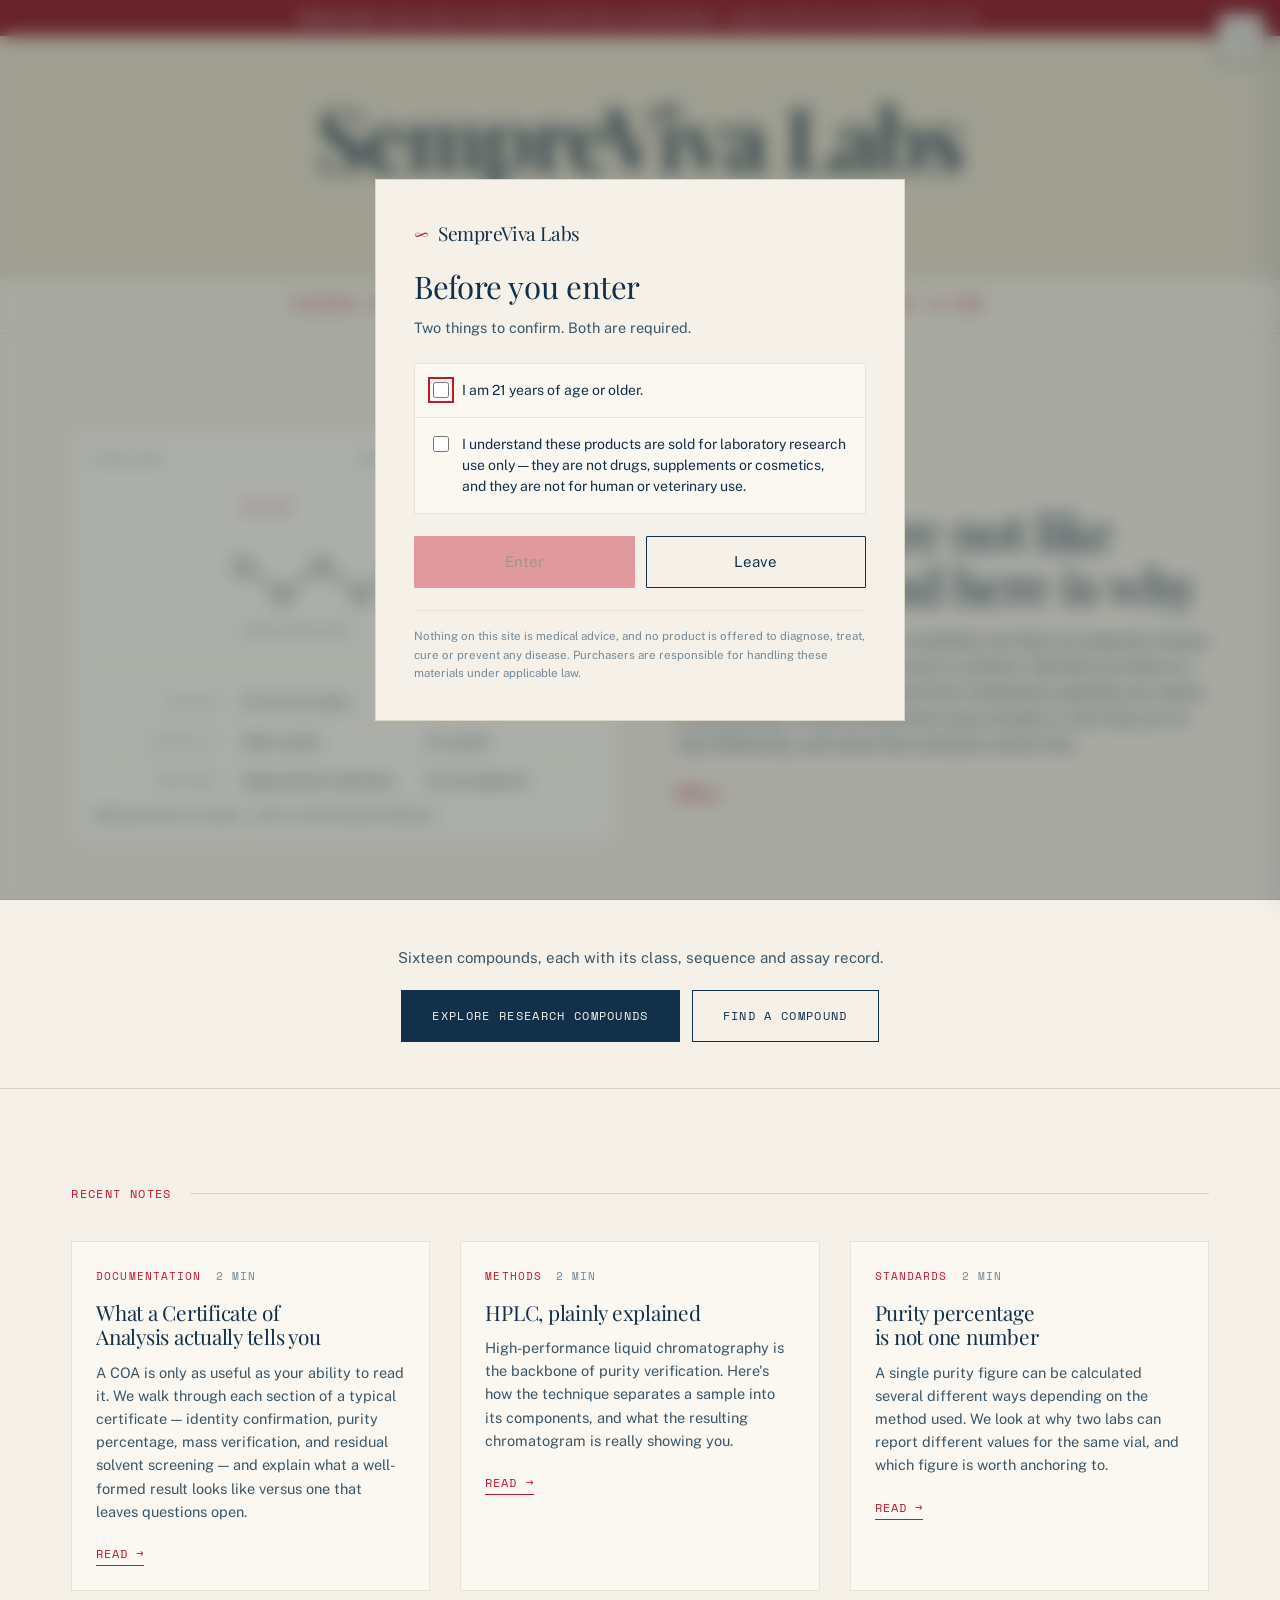
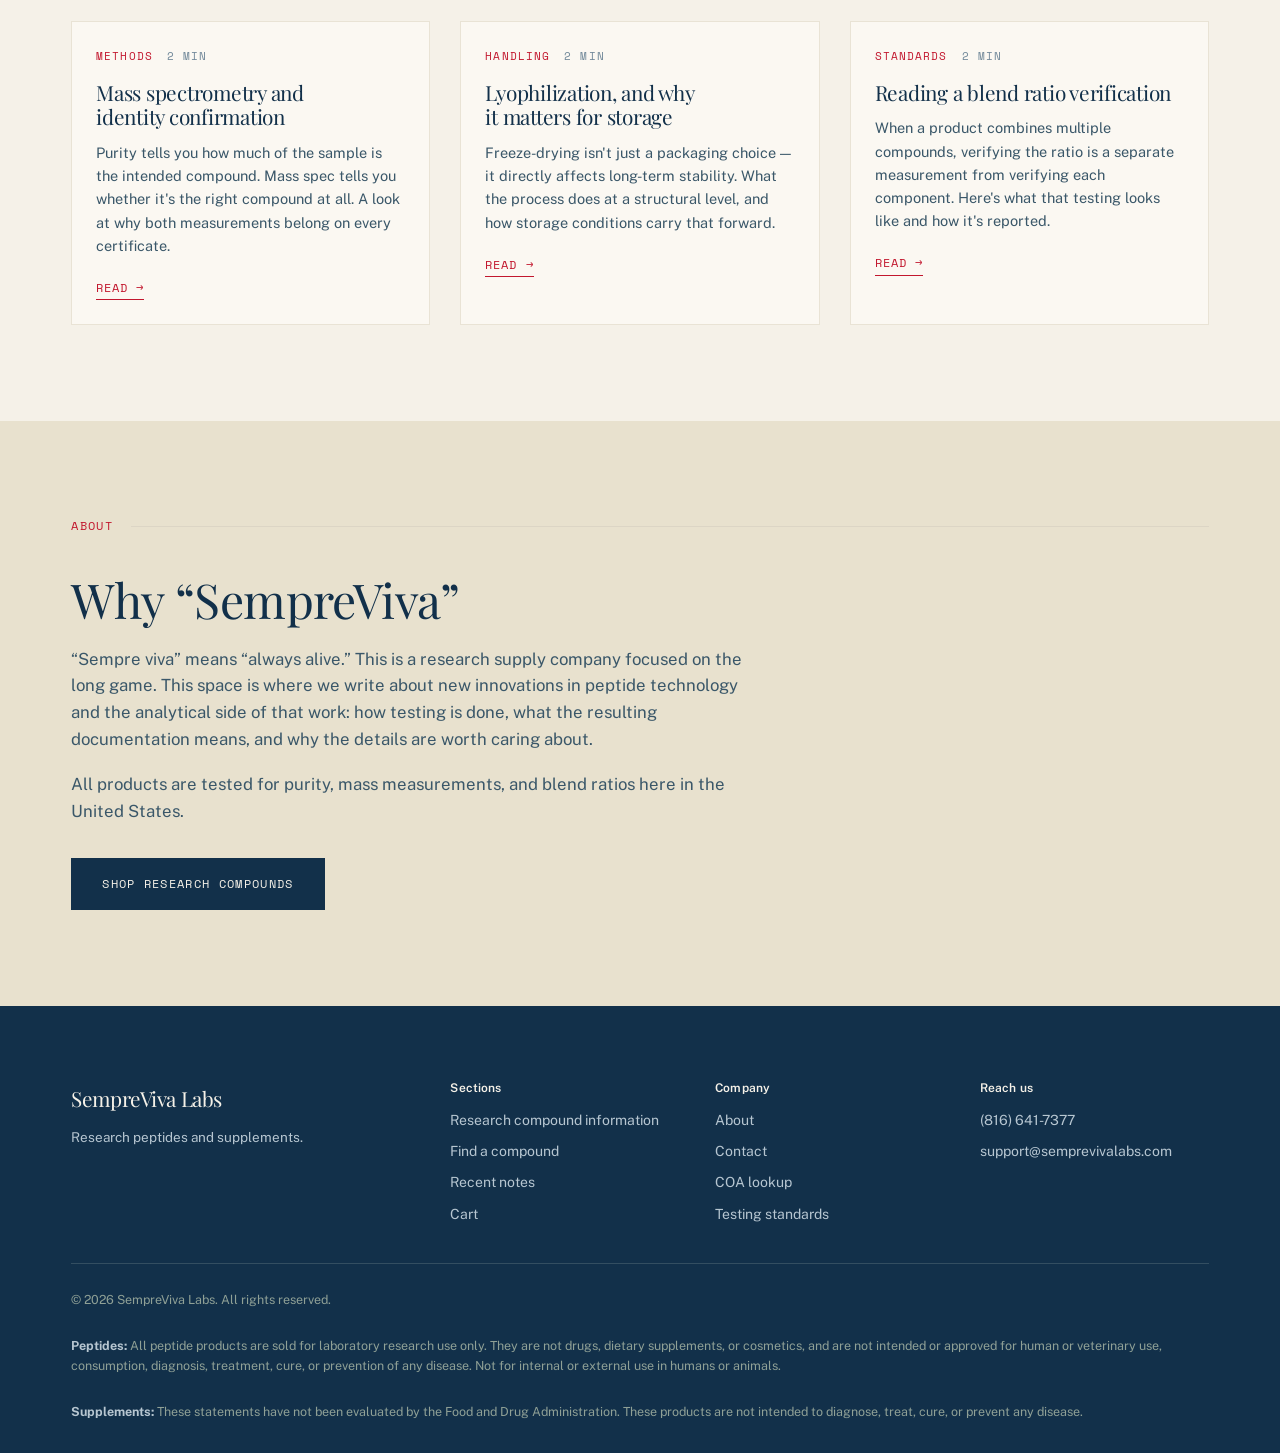
==== commit f462552a: "Relevant featured figure, explore CTAs, chromatogram moved to Testing - The featured slot now carrie" ====
--- a/index.html
+++ b/index.html
@@ -18,6 +18,17 @@
   <section class="sec" style="border-bottom:0;padding-bottom:clamp(34px,4.5vw,56px)">
     <div class="shell">
       <article class="feature" id="featured"></article>
+    </div>
+  </section>
+
+  <!-- explore -->
+  <section class="ctaband">
+    <div class="shell">
+      <p class="ctaband-lede">Sixteen compounds, each with its class, sequence and assay record.</p>
+      <div class="ctaband-acts">
+        <a class="shopcta" href="shop.html">Explore research compounds</a>
+        <a class="shopcta ghost" href="matcher.html">Find a compound</a>
+      </div>
     </div>
   </section>
 
@@ -56,7 +67,7 @@
   const rest = NOTES.filter(n=>n !== feat);
 
   document.getElementById('featured').innerHTML = `
-    <div class="feature-media"><div class="chroma" id="heroChroma"></div></div>
+    <div class="figure" id="heroFigure"></div>
     <div>
       <div class="eyebrow"><span>${feat.cat}</span><span class="mins">${feat.mins} min read</span></div>
       <h2>${feat.title}</h2>
@@ -64,7 +75,7 @@
       <a class="readmore" href="notes.html#${slug(feat.title)}" style="margin-top:26px">Read &rarr;</a>
     </div>`;
 
-  drawChromatogram(document.getElementById('heroChroma'), {purity:99.2, lot:'lot SV-BPC-0000'});
+  drawStructureCompare(document.getElementById('heroFigure'));
 
   document.getElementById('noteGrid').innerHTML = rest.map(n=>`
     <a class="ncard" href="notes.html#${slug(n.title)}">
--- a/css/site.css
+++ b/css/site.css
@@ -521,3 +521,178 @@
   .navbar-links a{width:100%;padding:13px 0;border-bottom:1px solid var(--rule-fine);}
   .navbar-links a:hover{border-bottom-color:var(--rule-fine);}
 }
+
+/* ============================================================
+   Floating cart button + slide-out drawer
+   ============================================================ */
+
+.cartfab{
+  position:fixed;top:14px;right:16px;z-index:200;
+  display:inline-flex;align-items:center;justify-content:center;
+  width:46px;height:46px;background:var(--paper);border:1px solid var(--ink);
+  cursor:pointer;padding:0;color:var(--ink);
+  box-shadow:0 2px 10px rgba(18,48,74,.13);transition:background .16s,color .16s;
+}
+.cartfab:hover{background:var(--ink);color:var(--paper);}
+.cartfab svg{width:20px;height:20px;display:block;}
+.cartfab .badge{
+  position:absolute;top:-7px;right:-7px;min-width:19px;height:19px;padding:0 5px;
+  background:var(--gold);color:#fff;border-radius:19px;
+  font-family:var(--mono);font-size:10.5px;line-height:19px;text-align:center;
+}
+.cartfab .badge[hidden]{display:none;}
+
+.cartscrim{
+  position:fixed;inset:0;z-index:210;background:rgba(18,48,74,.34);
+  opacity:0;pointer-events:none;transition:opacity .3s var(--ease);
+}
+.cartscrim.open{opacity:1;pointer-events:auto;}
+
+.cartdrawer{
+  position:fixed;top:0;right:0;bottom:0;z-index:220;
+  width:max(320px,16.67vw);max-width:100%;
+  background:var(--paper);border-left:1px solid var(--rule);
+  display:flex;flex-direction:column;
+  transform:translateX(101%);transition:transform .34s var(--ease);
+  box-shadow:-8px 0 26px rgba(18,48,74,.12);
+}
+.cartdrawer.open{transform:translateX(0);}
+
+.cd-head{
+  display:flex;align-items:center;justify-content:space-between;gap:12px;
+  padding:18px 20px;border-bottom:1px solid var(--rule);flex:none;
+}
+.cd-title{font-family:var(--mono);font-size:11.5px;letter-spacing:.12em;text-transform:uppercase;color:var(--gold);}
+.cd-close{background:none;border:0;cursor:pointer;font-size:21px;line-height:1;color:var(--ink-mute);padding:2px 4px;}
+.cd-close:hover{color:var(--ink);}
+
+.cd-body{flex:1;overflow-y:auto;padding:6px 20px 20px;}
+
+.cd-line{padding:18px 0;border-bottom:1px solid var(--rule-fine);}
+.cd-line .nm{font-family:var(--display);font-size:1.06rem;line-height:1.2;text-decoration:none;display:block;color:var(--ink);}
+.cd-line .mg{font-family:var(--mono);font-size:11px;color:var(--ink-mute);margin-top:3px;}
+.cd-row{display:flex;align-items:center;justify-content:space-between;gap:10px;margin-top:12px;}
+.cd-qty{display:inline-flex;align-items:center;border:1px solid var(--rule);}
+.cd-qty button{background:none;border:0;cursor:pointer;width:28px;height:28px;font-size:15px;line-height:1;color:var(--ink);}
+.cd-qty button:hover{background:var(--paper-deep);}
+.cd-qty .n{
+  font-family:var(--mono);font-size:12.5px;min-width:30px;text-align:center;
+  border-left:1px solid var(--rule);border-right:1px solid var(--rule);height:28px;line-height:28px;
+}
+.cd-line .amt{font-family:var(--mono);font-size:13.5px;}
+.cd-rm{
+  background:none;border:0;cursor:pointer;padding:0;margin-top:9px;
+  font-family:var(--mono);font-size:10px;letter-spacing:.07em;text-transform:uppercase;
+  color:var(--ink-mute);text-decoration:underline;
+}
+.cd-rm:hover{color:var(--gold);}
+
+.cd-empty{padding:34px 0;color:var(--ink-mute);font-size:14px;}
+
+.cd-recs{margin-top:26px;padding-top:18px;border-top:1px solid var(--rule);}
+.cd-recs .lbl{
+  font-family:var(--mono);font-size:10.5px;letter-spacing:.1em;text-transform:uppercase;
+  color:var(--gold);margin-bottom:12px;
+}
+.cd-rec{display:flex;align-items:center;justify-content:space-between;gap:10px;padding:10px 0;border-bottom:1px solid var(--rule-fine);}
+.cd-rec .t{min-width:0;}
+.cd-rec .t a{font-size:13.5px;text-decoration:none;color:var(--ink);display:block;line-height:1.25;}
+.cd-rec .t .p{font-family:var(--mono);font-size:11px;color:var(--ink-mute);margin-top:2px;}
+.cd-add{
+  background:none;border:1px solid var(--ink);cursor:pointer;flex:none;
+  font-family:var(--mono);font-size:10px;letter-spacing:.08em;text-transform:uppercase;
+  padding:6px 11px;color:var(--ink);transition:background .15s,color .15s;
+}
+.cd-add:hover{background:var(--ink);color:var(--paper);}
+
+.cd-foot{flex:none;border-top:1px solid var(--rule);padding:16px 20px 20px;background:var(--glass);}
+.cd-sub{display:flex;justify-content:space-between;align-items:baseline;gap:12px;margin-bottom:4px;}
+.cd-sub .k{font-size:13px;color:var(--ink-mute);}
+.cd-sub .v{font-family:var(--mono);font-size:1.1rem;}
+.cd-ship{font-size:11.5px;color:var(--sage);margin-bottom:14px;}
+.cd-checkout{
+  display:block;width:100%;text-align:center;background:var(--ink);color:var(--paper);
+  text-decoration:none;padding:14px 16px;border:1px solid var(--ink);
+  font-family:var(--mono);font-size:11.5px;letter-spacing:.11em;text-transform:uppercase;
+  transition:background .16s,color .16s;
+}
+.cd-checkout:hover{background:transparent;color:var(--ink);}
+.cd-checkout[aria-disabled="true"]{opacity:.35;pointer-events:none;}
+
+@media (max-width:520px){
+  .cartdrawer{width:100%;}
+  .cartfab{top:10px;right:10px;width:42px;height:42px;}
+}
+
+/* ---------- product grid ---------- */
+.pgrid{display:grid;grid-template-columns:repeat(auto-fill,minmax(266px,1fr));gap:clamp(16px,1.8vw,24px);}
+.pcard{
+  background:var(--glass);border:1px solid var(--rule-fine);
+  padding:20px 20px 18px;display:flex;flex-direction:column;
+  transition:border-color .18s,box-shadow .18s;
+}
+.pcard:hover{border-color:var(--ink-mute);box-shadow:0 3px 14px rgba(18,48,74,.07);}
+.pcard-sku{font-family:var(--mono);font-size:10px;letter-spacing:.08em;color:var(--ink-mute);margin-bottom:12px;}
+.pcard-name{
+  font-family:var(--display);font-size:1.42rem;line-height:1.12;letter-spacing:-.012em;
+  color:var(--ink);text-decoration:none;display:block;
+}
+.pcard:hover .pcard-name{text-decoration:underline;text-underline-offset:3px;text-decoration-thickness:1px;}
+.pcard-class{font-size:13px;color:var(--ink-soft);margin:7px 0 0;line-height:1.45;}
+.pcard .spec-tags{margin-top:11px;}
+.pcard-sizes{
+  margin-top:14px;padding-top:12px;border-top:1px solid var(--rule-fine);
+  display:grid;gap:4px;font-family:var(--mono);font-size:11.5px;color:var(--ink-mute);
+}
+.pcard-sizes span{display:flex;justify-content:space-between;gap:12px;}
+.pcard-sizes span b{font-weight:400;color:var(--ink-soft);}
+.pcard-foot{
+  margin-top:auto;padding-top:16px;display:flex;align-items:flex-end;
+  justify-content:space-between;gap:12px;
+}
+.pcard-price{font-family:var(--mono);font-size:1.22rem;letter-spacing:-.02em;color:var(--ink);line-height:1;}
+.pcard-price small{display:block;font-family:var(--sans);font-size:10px;color:var(--ink-mute);margin-top:4px;letter-spacing:0;}
+.pcard-acts{display:flex;gap:7px;align-items:center;}
+.pcard-view{
+  font-family:var(--mono);font-size:10px;letter-spacing:.08em;text-transform:uppercase;
+  padding:8px 11px;border:1px solid var(--rule);color:var(--ink-soft);text-decoration:none;
+  transition:border-color .15s,color .15s;
+}
+.pcard-view:hover{border-color:var(--ink);color:var(--ink);}
+.pcard-add{
+  font-family:var(--mono);font-size:10px;letter-spacing:.08em;text-transform:uppercase;
+  padding:8px 13px;border:1px solid var(--ink);background:var(--ink);color:var(--paper);
+  cursor:pointer;transition:background .15s,color .15s;
+}
+.pcard-add:hover{background:transparent;color:var(--ink);}
+
+/* ---------- structure comparison figure ---------- */
+.figure{background:var(--glass);border:1px solid var(--rule);padding:20px 20px 16px;}
+.figure svg{width:100%;height:auto;display:block;}
+.figure .f-head{
+  display:flex;justify-content:space-between;align-items:baseline;gap:12px;margin-bottom:12px;
+  font-family:var(--mono);font-size:10.5px;letter-spacing:.09em;text-transform:uppercase;color:var(--ink-mute);
+}
+.fig-col{font-family:var(--mono);font-size:11px;letter-spacing:.1em;fill:var(--gold);}
+.fig-cap{font-family:var(--sans);font-size:12.5px;fill:var(--ink-mute);}
+.fig-prop{font-family:var(--mono);font-size:10px;letter-spacing:.07em;fill:var(--ink-mute);}
+.fig-val{font-family:var(--sans);font-size:13px;fill:var(--ink);}
+.fig-rule{stroke:var(--rule-fine);stroke-width:1;}
+.fig-div{stroke:var(--rule);stroke-width:1;}
+.fig-bond{stroke:var(--ink);stroke-width:1.6;fill:none;}
+.fig-res{fill:var(--paper-deep);stroke:var(--ink);stroke-width:1.4;}
+.fig-ring{fill:none;stroke:var(--ink);stroke-width:1.6;stroke-linejoin:round;}
+.fig-ringfill{fill:rgba(194,23,46,.07);stroke:none;}
+.fig-note{font-family:var(--sans);font-size:12px;fill:var(--ink-soft);}
+
+/* ---------- explore band between the featured note and Recent notes ---------- */
+.ctaband{
+  border-top:1px solid var(--rule);border-bottom:1px solid var(--rule);
+  padding:clamp(30px,4vw,46px) 0;text-align:center;
+}
+.ctaband-lede{
+  max-width:none;margin:0 0 20px;color:var(--ink-soft);font-size:15px;
+}
+.ctaband-acts{display:flex;gap:12px;justify-content:center;flex-wrap:wrap;}
+.shopcta.ghost{background:transparent;color:var(--ink);}
+.shopcta.ghost:hover{background:var(--ink);color:var(--paper);}
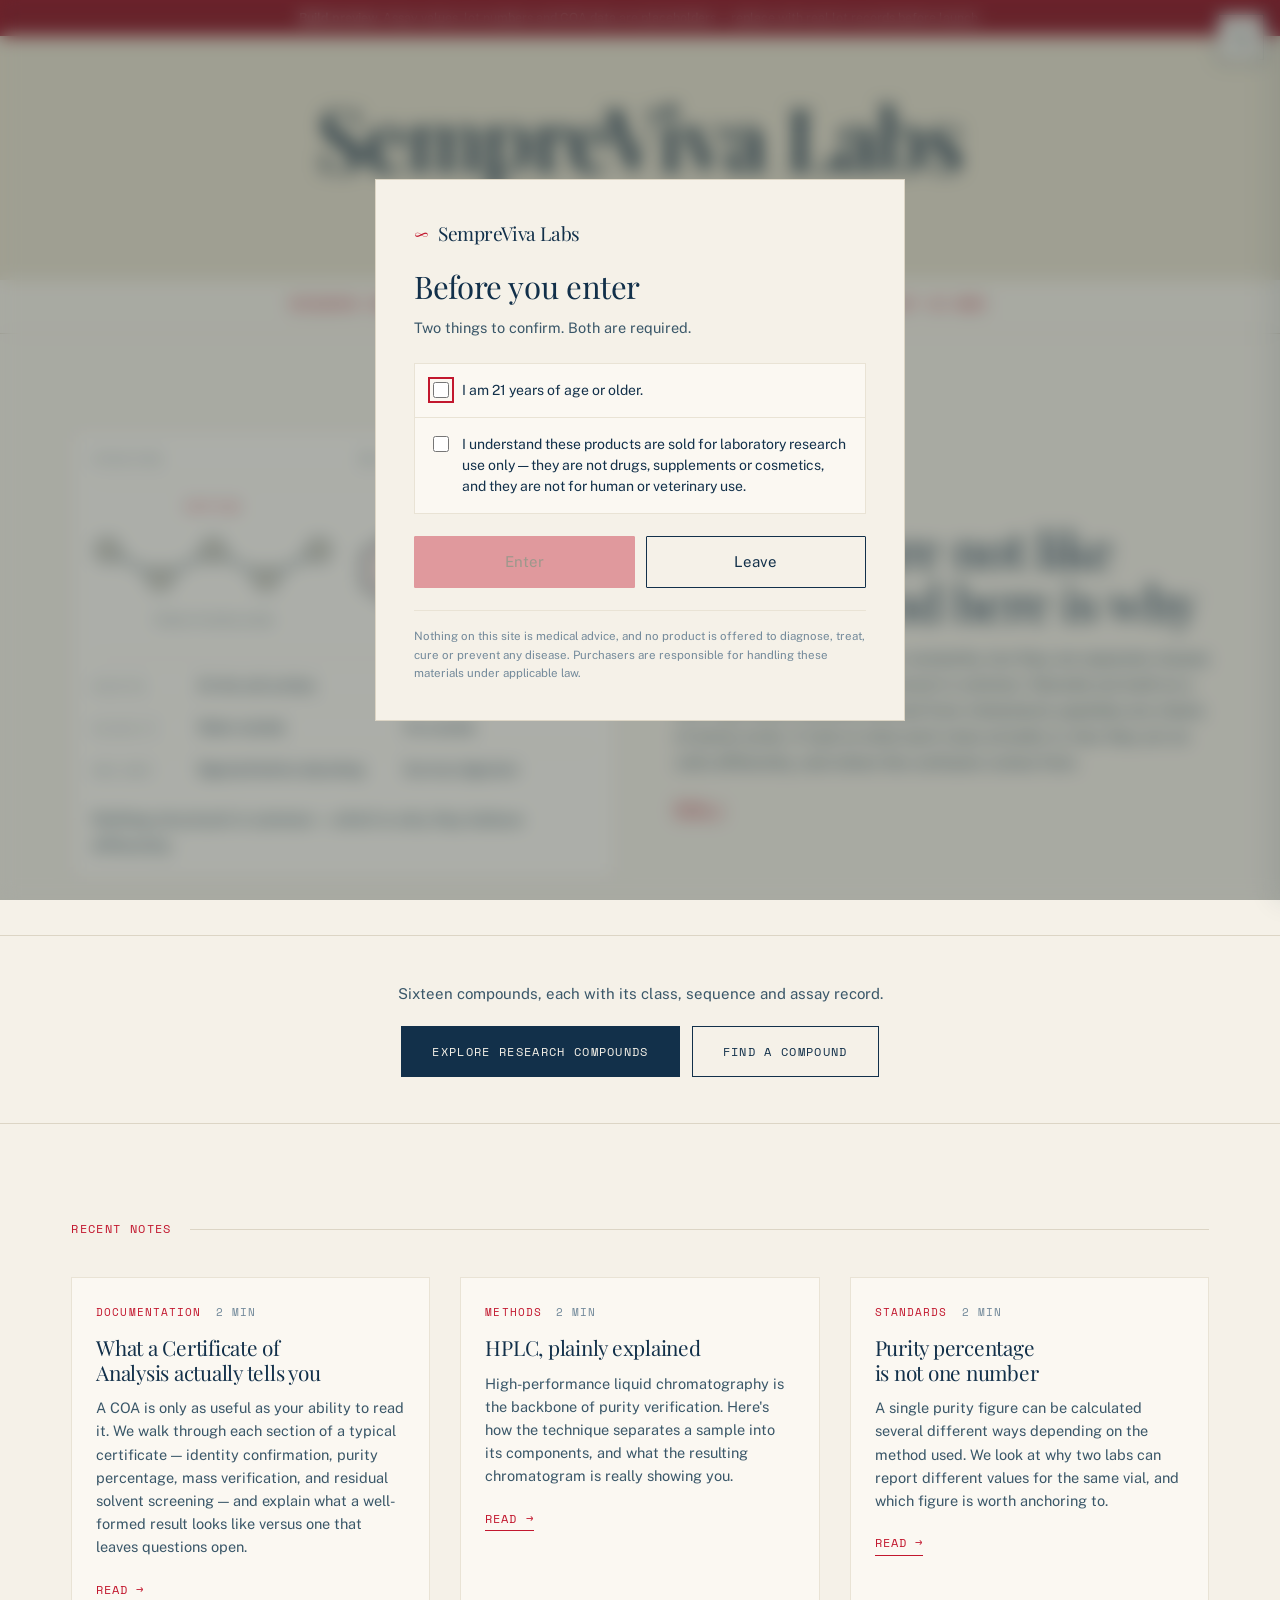
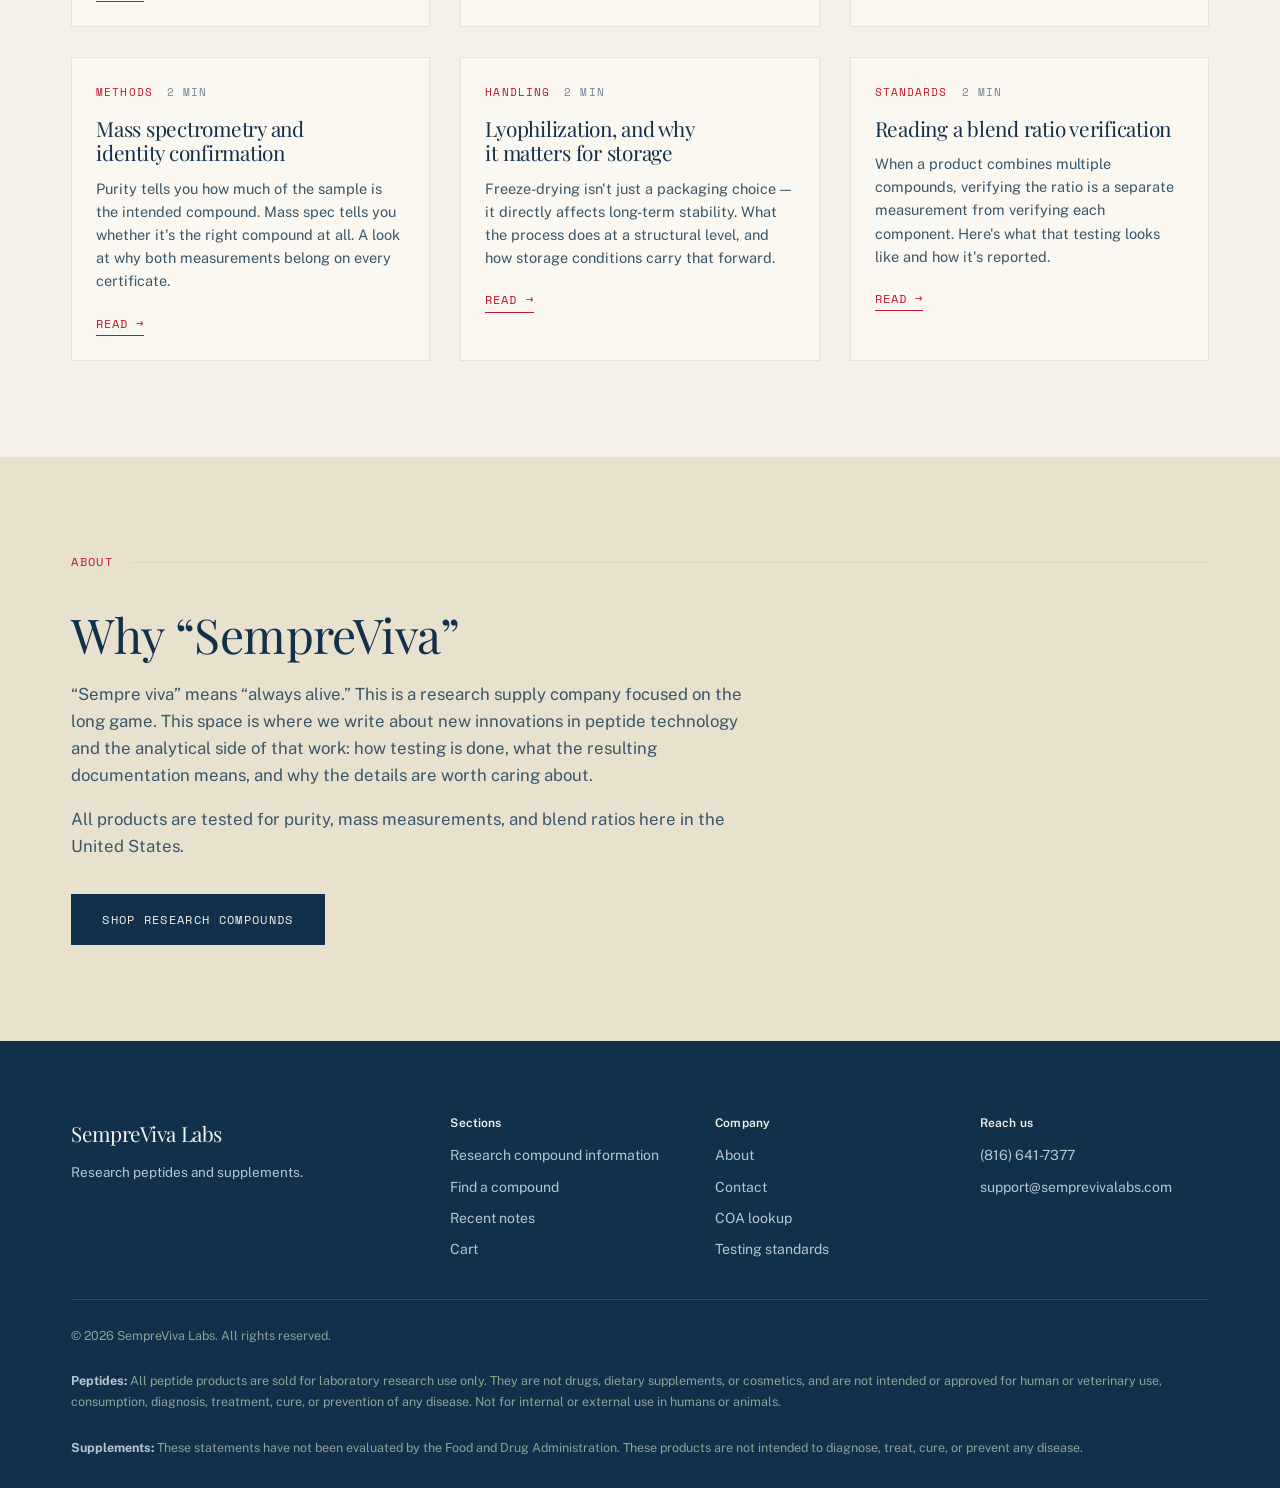
==== commit ce1793a9: "Version css/js URLs so deploys can't serve stale cached assets GitHub Pages sends cache-control: max" ====
--- a/index.html
+++ b/index.html
@@ -7,7 +7,7 @@
 <title>SempreViva Labs — research peptides and supplements</title>
 <meta name="description" content="Notes from the lab: new innovations in peptide technology and the analytical side of that work. All products tested for purity, mass measurements, and blend ratios in the United States.">
 <link rel="icon" href="data:image/svg+xml,%3Csvg xmlns='http://www.w3.org/2000/svg' viewBox='0 0 32 32'%3E%3Crect width='32' height='32' fill='%23F5F1E8'/%3E%3Ctext x='16' y='24' font-size='21' text-anchor='middle' fill='%2312304A' font-family='Georgia,serif'%3E%E2%88%9E%3C/text%3E%3C/svg%3E">
-<link rel="stylesheet" href="css/site.css">
+<link rel="stylesheet" href="css/site.css?v=9c948a7-02723">
 </head>
 <body data-page="./">
 <div id="siteHeader"></div>
@@ -59,8 +59,8 @@
 
 <div id="siteFooter"></div>
 
-<script src="js/catalog.js"></script>
-<script src="js/site.js"></script>
+<script src="js/catalog.js?v=9c948a7-02723"></script>
+<script src="js/site.js?v=9c948a7-02723"></script>
 <script>
 document.addEventListener('DOMContentLoaded', ()=>{
   const feat = NOTES.find(n=>n.featured) || NOTES[0];
--- a/css/site.css
+++ b/css/site.css
@@ -620,8 +620,10 @@
 .cd-checkout[aria-disabled="true"]{opacity:.35;pointer-events:none;}
 
 @media (max-width:520px){
-  .cartdrawer{width:100%;}
-  .cartfab{top:10px;right:10px;width:42px;height:42px;}
+  /* still a panel over the page, not a takeover — a strip of the site stays visible */
+  .cartdrawer{width:min(84vw,360px);}
+  .cartfab{top:10px;right:10px;width:44px;height:44px;}
+  .cd-head,.cd-body,.cd-foot{padding-left:16px;padding-right:16px;}
 }
 
 /* ---------- product grid ---------- */
@@ -667,23 +669,45 @@
 .pcard-add:hover{background:transparent;color:var(--ink);}
 
 /* ---------- structure comparison figure ---------- */
-.figure{background:var(--glass);border:1px solid var(--rule);padding:20px 20px 16px;}
-.figure svg{width:100%;height:auto;display:block;}
+.figure{background:var(--glass);border:1px solid var(--rule);padding:20px;}
 .figure .f-head{
-  display:flex;justify-content:space-between;align-items:baseline;gap:12px;margin-bottom:12px;
+  display:flex;justify-content:space-between;align-items:baseline;gap:12px;
+  margin-bottom:18px;padding-bottom:12px;border-bottom:1px solid var(--rule-fine);
   font-family:var(--mono);font-size:10.5px;letter-spacing:.09em;text-transform:uppercase;color:var(--ink-mute);
 }
-.fig-col{font-family:var(--mono);font-size:11px;letter-spacing:.1em;fill:var(--gold);}
-.fig-cap{font-family:var(--sans);font-size:12.5px;fill:var(--ink-mute);}
-.fig-prop{font-family:var(--mono);font-size:10px;letter-spacing:.07em;fill:var(--ink-mute);}
-.fig-val{font-family:var(--sans);font-size:13px;fill:var(--ink);}
-.fig-rule{stroke:var(--rule-fine);stroke-width:1;}
-.fig-div{stroke:var(--rule);stroke-width:1;}
+.fig-two{display:grid;grid-template-columns:1fr 1fr;gap:18px;}
+.fig-half{text-align:center;}
+.fig-half svg{width:100%;height:auto;display:block;margin:10px 0 8px;overflow:visible;}
+.fig-col{
+  font-family:var(--mono);font-size:11px;letter-spacing:.1em;text-transform:uppercase;color:var(--gold);
+}
+.fig-cap{font-size:12.5px;color:var(--ink-mute);line-height:1.35;}
 .fig-bond{stroke:var(--ink);stroke-width:1.6;fill:none;}
 .fig-res{fill:var(--paper-deep);stroke:var(--ink);stroke-width:1.4;}
 .fig-ring{fill:none;stroke:var(--ink);stroke-width:1.6;stroke-linejoin:round;}
 .fig-ringfill{fill:rgba(194,23,46,.07);stroke:none;}
-.fig-note{font-family:var(--sans);font-size:12px;fill:var(--ink-soft);}
+
+.fig-rows{margin:20px 0 0;padding-top:6px;border-top:1px solid var(--rule);}
+.fig-row{
+  display:grid;grid-template-columns:92px 1fr 1fr;gap:14px;align-items:baseline;
+  padding:11px 0;border-bottom:1px solid var(--rule-fine);
+}
+.fig-row:last-child{border-bottom:0;}
+.fig-row dt{
+  font-family:var(--mono);font-size:10px;letter-spacing:.07em;text-transform:uppercase;color:var(--ink-mute);
+}
+.fig-row dd{margin:0;font-size:13.5px;color:var(--ink);line-height:1.35;}
+.fig-row dd .w{display:none;}
+.fig-note{margin:16px 0 0;font-size:12.5px;color:var(--ink-soft);max-width:none;}
+
+@media (max-width:620px){
+  .fig-row{grid-template-columns:1fr;gap:5px;padding:13px 0;}
+  .fig-row dd{display:flex;gap:10px;align-items:baseline;}
+  .fig-row dd .w{
+    display:inline-block;flex:none;min-width:58px;
+    font-family:var(--mono);font-size:10px;letter-spacing:.06em;text-transform:uppercase;color:var(--gold);
+  }
+}
 
 /* ---------- explore band between the featured note and Recent notes ---------- */
 .ctaband{
@@ -696,3 +720,33 @@
 .ctaband-acts{display:flex;gap:12px;justify-content:center;flex-wrap:wrap;}
 .shopcta.ghost{background:transparent;color:var(--ink);}
 .shopcta.ghost:hover{background:var(--ink);color:var(--paper);}
+
+/* ---------- phone refinements ---------- */
+@media (max-width:760px){
+  /* iOS Safari zooms the page when a focused input is under 16px */
+  .calc input, .calc select,
+  .qty input,
+  #coForm input, #coForm textarea,
+  #msg input, #msg textarea{font-size:16px;}
+
+  /* footer links were 17px tall — too small for a thumb */
+  .foot ul a{display:inline-block;padding:7px 0;}
+  .foot ul{gap:2px;}
+
+  /* keep the floating cart clear of the sticky nav's menu button */
+  .cartfab{box-shadow:0 2px 12px rgba(18,48,74,.22);}
+
+  /* the structure figure needs room to breathe at phone width */
+  .figure{padding:14px 14px 12px;}
+  .feature h2{font-size:clamp(1.75rem,7.6vw,2.3rem);}
+
+  /* checkout form: stack the paired fields */
+  #coForm .calc-row[style*="1fr 1fr"],
+  #coForm .calc-row[style*="2fr 1fr 1fr"]{grid-template-columns:1fr !important;}
+}
+
+/* Checkout and contact inputs sit inside <span> wrappers, so they never
+   inherited a width and fell back to the browser default (~195px). */
+#coForm input, #coForm textarea, #coForm select,
+#msg input, #msg textarea{width:100%;}
+#coForm input[type="checkbox"]{width:auto;}
